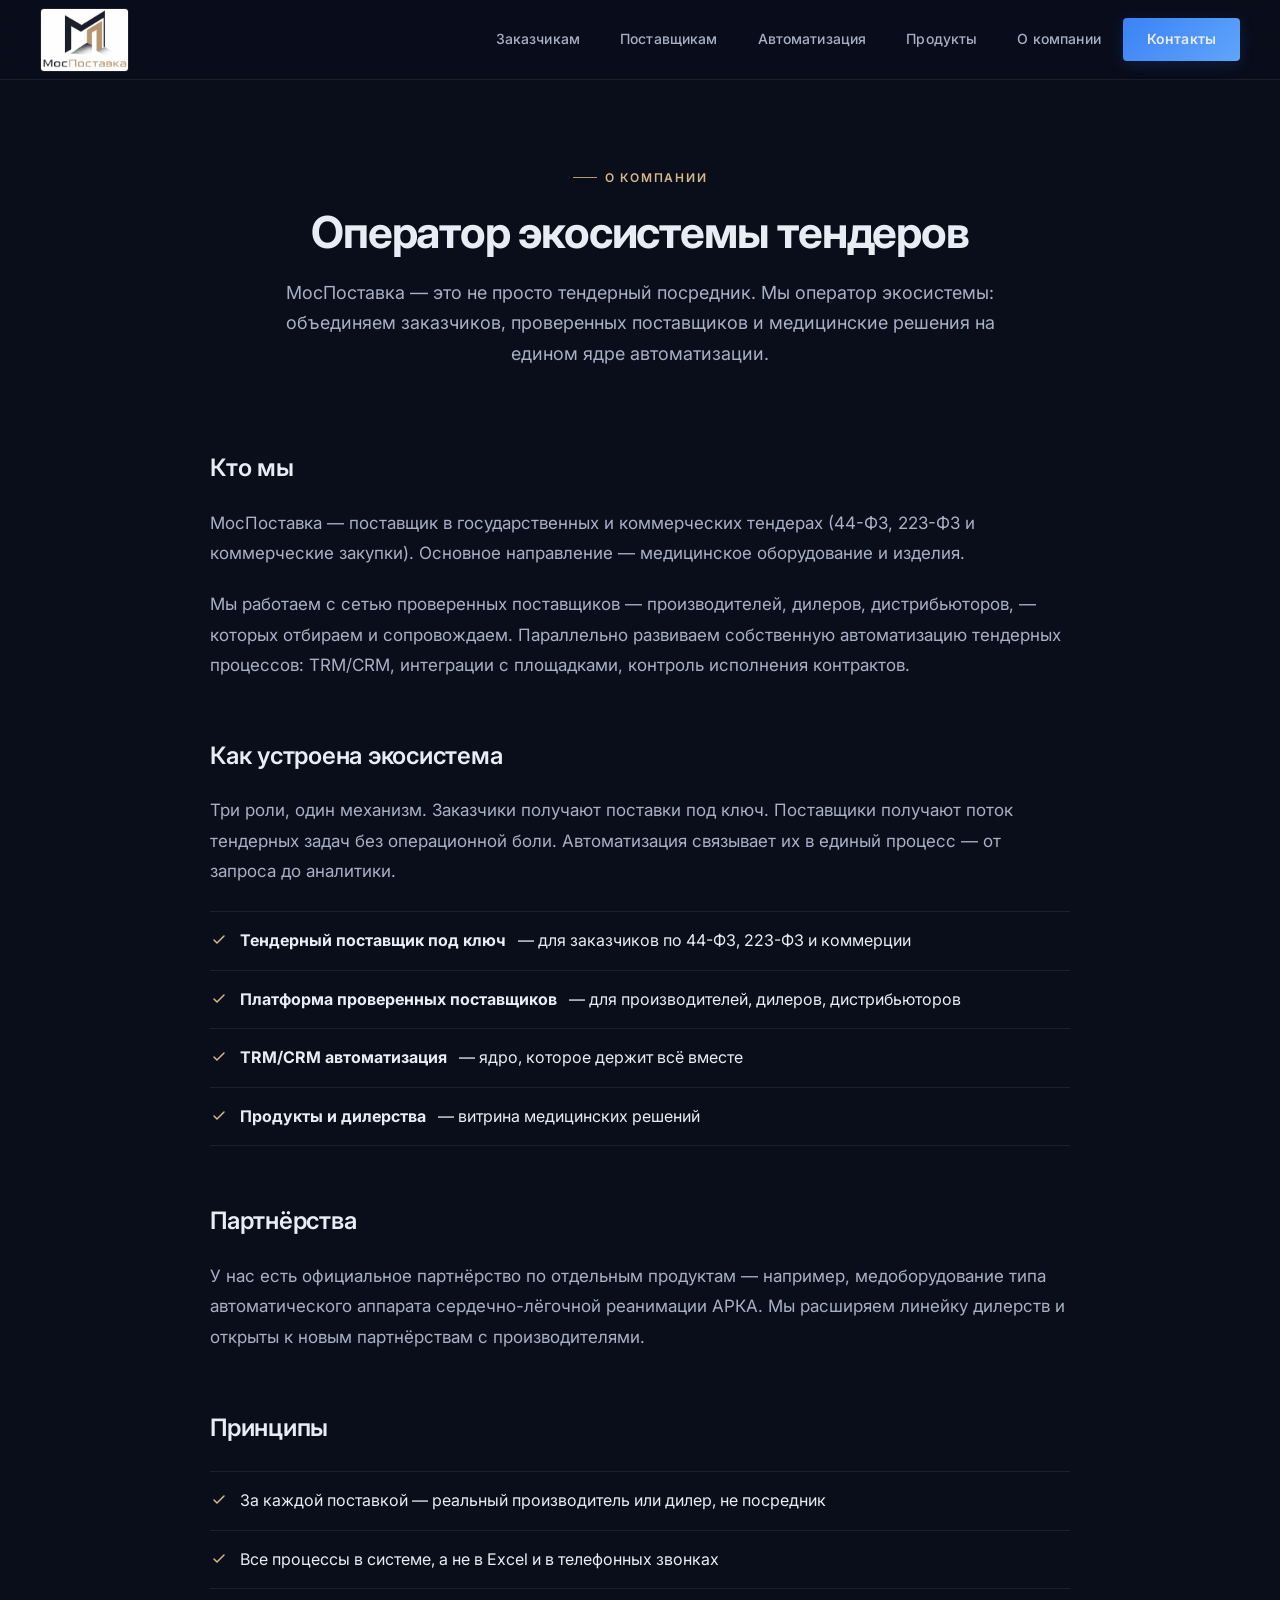
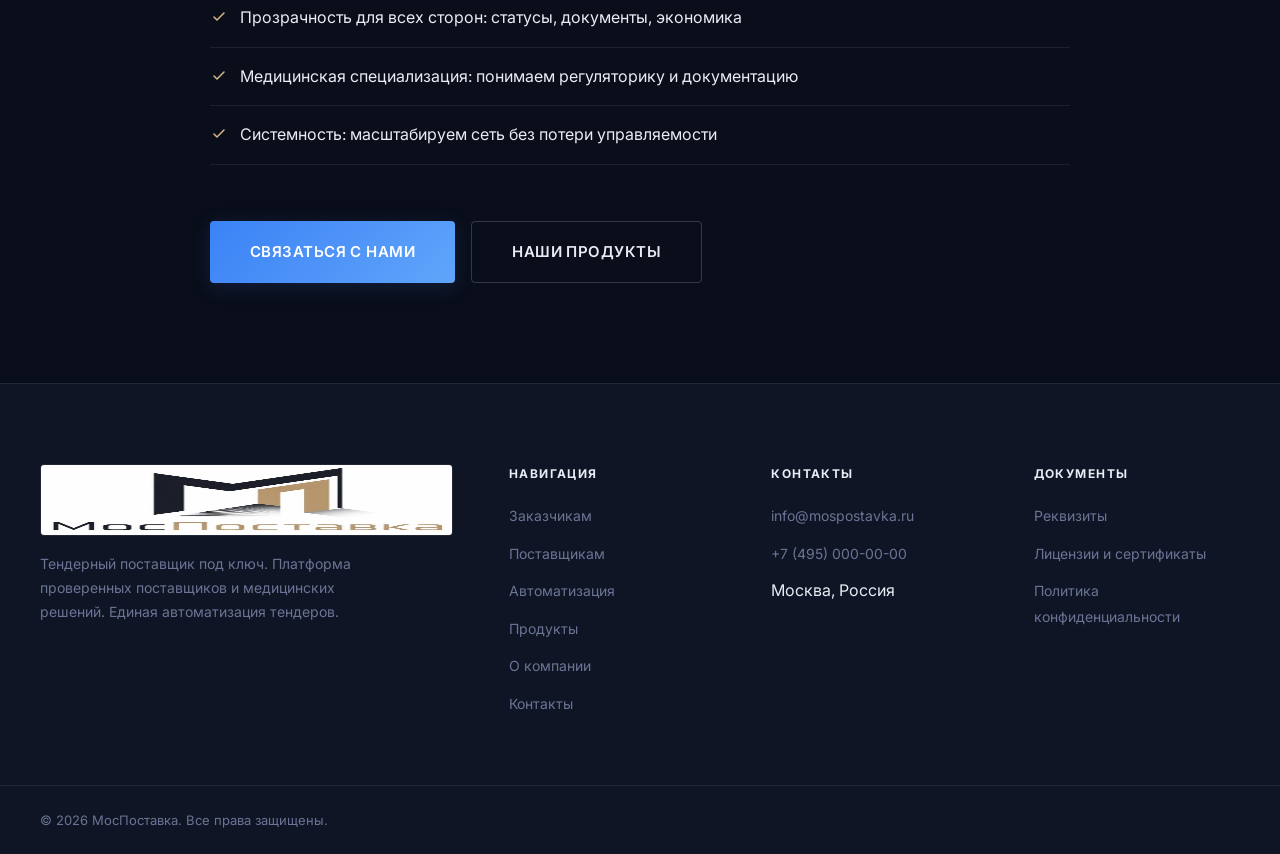
==== pages/about.html @ 4fa43f60 "Initial commit: МосПоставка website" ====
<!DOCTYPE html>
<html lang="ru">
<head>
  <meta charset="UTF-8">
  <meta name="viewport" content="width=device-width, initial-scale=1.0">
  <meta name="description" content="О компании МосПоставка — оператор экосистемы: тендерный поставщик под ключ, сеть проверенных поставщиков, собственная система автоматизации.">
  <title>О компании — МосПоставка</title>
  <link rel="stylesheet" href="../css/styles.css">
  <link rel="preconnect" href="https://fonts.googleapis.com">
  <link rel="preconnect" href="https://fonts.gstatic.com" crossorigin>
  <link href="https://fonts.googleapis.com/css2?family=Inter:wght@300;400;500;600;700&display=swap" rel="stylesheet">
</head>
<body>

<header class="header" id="header">
  <div class="container header__inner">
    <a href="../index.html" class="logo">
      <img src="../assets/img/logo.jpg" alt="МосПоставка" class="logo__img">
    </a>
    <nav class="nav" id="nav">
      <a href="customers.html" class="nav__link">Заказчикам</a>
      <a href="suppliers.html" class="nav__link">Поставщикам</a>
      <a href="automation.html" class="nav__link">Автоматизация</a>
      <a href="products.html" class="nav__link">Продукты</a>
      <a href="about.html" class="nav__link">О компании</a>
      <a href="contacts.html" class="nav__link nav__link--cta">Контакты</a>
    </nav>
    <button class="burger" id="burger" aria-label="Меню">
      <span></span><span></span><span></span>
    </button>
  </div>
</header>

<section class="page">
  <div class="container">
    <div class="page__header">
      <span class="section__tag">О компании</span>
      <h1 class="page__title">Оператор экосистемы тендеров</h1>
      <p class="page__lead">МосПоставка — это не просто тендерный посредник. Мы оператор экосистемы: объединяем заказчиков, проверенных поставщиков и медицинские решения на едином ядре автоматизации.</p>
    </div>

    <div class="page__content">
      <h3>Кто мы</h3>
      <p>МосПоставка — поставщик в государственных и коммерческих тендерах (44-ФЗ, 223-ФЗ и коммерческие закупки). Основное направление — медицинское оборудование и изделия.</p>
      <p>Мы работаем с сетью проверенных поставщиков — производителей, дилеров, дистрибьюторов, — которых отбираем и сопровождаем. Параллельно развиваем собственную автоматизацию тендерных процессов: TRM/CRM, интеграции с площадками, контроль исполнения контрактов.</p>

      <h3>Как устроена экосистема</h3>
      <p>Три роли, один механизм. Заказчики получают поставки под ключ. Поставщики получают поток тендерных задач без операционной боли. Автоматизация связывает их в единый процесс — от запроса до аналитики.</p>
      <ul>
        <li><svg viewBox="0 0 18 18" fill="none"><path d="M4 9l3 3 7-7" stroke="currentColor" stroke-width="1.5" stroke-linecap="round" stroke-linejoin="round"/></svg><strong>Тендерный поставщик под ключ</strong> — для заказчиков по 44-ФЗ, 223-ФЗ и коммерции</li>
        <li><svg viewBox="0 0 18 18" fill="none"><path d="M4 9l3 3 7-7" stroke="currentColor" stroke-width="1.5" stroke-linecap="round" stroke-linejoin="round"/></svg><strong>Платформа проверенных поставщиков</strong> — для производителей, дилеров, дистрибьюторов</li>
        <li><svg viewBox="0 0 18 18" fill="none"><path d="M4 9l3 3 7-7" stroke="currentColor" stroke-width="1.5" stroke-linecap="round" stroke-linejoin="round"/></svg><strong>TRM/CRM автоматизация</strong> — ядро, которое держит всё вместе</li>
        <li><svg viewBox="0 0 18 18" fill="none"><path d="M4 9l3 3 7-7" stroke="currentColor" stroke-width="1.5" stroke-linecap="round" stroke-linejoin="round"/></svg><strong>Продукты и дилерства</strong> — витрина медицинских решений</li>
      </ul>

      <h3>Партнёрства</h3>
      <p>У нас есть официальное партнёрство по отдельным продуктам — например, медоборудование типа автоматического аппарата сердечно-лёгочной реанимации АРКА. Мы расширяем линейку дилерств и открыты к новым партнёрствам с производителями.</p>

      <h3>Принципы</h3>
      <ul>
        <li><svg viewBox="0 0 18 18" fill="none"><path d="M4 9l3 3 7-7" stroke="currentColor" stroke-width="1.5" stroke-linecap="round" stroke-linejoin="round"/></svg>За каждой поставкой — реальный производитель или дилер, не посредник</li>
        <li><svg viewBox="0 0 18 18" fill="none"><path d="M4 9l3 3 7-7" stroke="currentColor" stroke-width="1.5" stroke-linecap="round" stroke-linejoin="round"/></svg>Все процессы в системе, а не в Excel и в телефонных звонках</li>
        <li><svg viewBox="0 0 18 18" fill="none"><path d="M4 9l3 3 7-7" stroke="currentColor" stroke-width="1.5" stroke-linecap="round" stroke-linejoin="round"/></svg>Прозрачность для всех сторон: статусы, документы, экономика</li>
        <li><svg viewBox="0 0 18 18" fill="none"><path d="M4 9l3 3 7-7" stroke="currentColor" stroke-width="1.5" stroke-linecap="round" stroke-linejoin="round"/></svg>Медицинская специализация: понимаем регуляторику и документацию</li>
        <li><svg viewBox="0 0 18 18" fill="none"><path d="M4 9l3 3 7-7" stroke="currentColor" stroke-width="1.5" stroke-linecap="round" stroke-linejoin="round"/></svg>Системность: масштабируем сеть без потери управляемости</li>
      </ul>

      <div class="page__cta">
        <a href="contacts.html" class="btn btn--primary btn--large">Связаться с нами</a>
        <a href="products.html" class="btn btn--ghost btn--large">Наши продукты</a>
      </div>
    </div>
  </div>
</section>

<footer class="footer">
  <div class="container">
    <div class="footer__inner">
      <div class="footer__col footer__brand">
        <img src="../assets/img/logo.jpg" alt="МосПоставка" class="footer__logo">
        <p class="footer__desc">Тендерный поставщик под ключ. Платформа проверенных поставщиков и медицинских решений. Единая автоматизация тендеров.</p>
      </div>
      <div class="footer__col">
        <h5 class="footer__heading">Навигация</h5>
        <ul class="footer__links">
          <li><a href="customers.html">Заказчикам</a></li>
          <li><a href="suppliers.html">Поставщикам</a></li>
          <li><a href="automation.html">Автоматизация</a></li>
          <li><a href="products.html">Продукты</a></li>
          <li><a href="about.html">О компании</a></li>
          <li><a href="contacts.html">Контакты</a></li>
        </ul>
      </div>
      <div class="footer__col">
        <h5 class="footer__heading">Контакты</h5>
        <ul class="footer__contacts">
          <li><a href="mailto:info@mospostavka.ru">info@mospostavka.ru</a></li>
          <li><a href="tel:+74950000000">+7 (495) 000-00-00</a></li>
          <li>Москва, Россия</li>
        </ul>
      </div>
      <div class="footer__col">
        <h5 class="footer__heading">Документы</h5>
        <ul class="footer__links">
          <li><a href="#">Реквизиты</a></li>
          <li><a href="#">Лицензии и сертификаты</a></li>
          <li><a href="#">Политика конфиденциальности</a></li>
        </ul>
      </div>
    </div>
  </div>
  <div class="footer__bottom">
    <div class="container">
      <p>&copy; 2026 МосПоставка. Все права защищены.</p>
    </div>
  </div>
</footer>

<script src="../js/script.js"></script>
</body>
</html>
---- css/styles.css ----
/* ============================
   PREMIUM DESIGN SYSTEM
   ============================ */
:root {
  --color-bg: #0A0E1A;
  --color-bg-2: #0F1525;
  --color-bg-3: #141B2D;
  --color-surface: #161E33;
  --color-surface-2: #1A2340;
  --color-border: rgba(255, 255, 255, 0.08);
  --color-border-hover: rgba(255, 255, 255, 0.18);
  --color-text: #E8ECF4;
  --color-text-2: #A8B0C4;
  --color-text-3: #6B7494;
  --color-accent: #3B82F6;
  --color-accent-2: #60A5FA;
  --color-accent-glow: rgba(59, 130, 246, 0.15);
  --color-gold: #B89968;
  --color-gold-2: #D4B888;
  --color-gold-glow: rgba(184, 153, 104, 0.12);
  --color-success: #10B981;
  --color-teal: #14B8A6;

  --radius: 4px;
  --radius-md: 8px;
  --radius-lg: 16px;

  --shadow-card: 0 1px 0 rgba(255,255,255,0.04) inset, 0 8px 32px rgba(0,0,0,0.3);
  --shadow-hover: 0 1px 0 rgba(255,255,255,0.08) inset, 0 16px 48px rgba(0,0,0,0.4);

  --transition: 0.4s cubic-bezier(0.22, 1, 0.36, 1);
  --transition-fast: 0.2s ease;

  --container: 1280px;
  --header-h: 80px;

  --font: 'Inter', -apple-system, BlinkMacSystemFont, 'Segoe UI', sans-serif;
}

* {
  margin: 0;
  padding: 0;
  box-sizing: border-box;
}

html {
  scroll-behavior: smooth;
  font-size: 16px;
}

body {
  font-family: var(--font);
  background: var(--color-bg);
  color: var(--color-text);
  line-height: 1.6;
  -webkit-font-smoothing: antialiased;
  -moz-osx-font-smoothing: grayscale;
  overflow-x: hidden;
}

a { text-decoration: none; color: inherit; }
ul { list-style: none; }
img { max-width: 100%; display: block; }

.container {
  max-width: var(--container);
  margin: 0 auto;
  padding: 0 40px;
}

/* ============================
   ШАПКА
   ============================ */
.header {
  position: fixed;
  top: 0; left: 0; right: 0;
  height: var(--header-h);
  background: rgba(10, 14, 26, 0.85);
  backdrop-filter: blur(20px) saturate(180%);
  -webkit-backdrop-filter: blur(20px) saturate(180%);
  border-bottom: 1px solid var(--color-border);
  z-index: 1000;
  transition: all var(--transition);
}

.header.scrolled {
  background: rgba(10, 14, 26, 0.95);
  border-bottom-color: var(--color-border-hover);
}

.header__inner {
  display: flex;
  align-items: center;
  justify-content: space-between;
  height: 100%;
}

.logo {
  display: flex;
  align-items: center;
  gap: 0;
  height: 64px;
  border: 1px solid var(--color-border);
  border-radius: var(--radius);
  overflow: hidden;
  transition: all var(--transition);
}

.logo:hover {
  border-color: var(--color-border-hover);
}

.logo__img {
  height: 64px;
  width: auto;
  object-fit: contain;
  display: block;
}

.nav {
  display: flex;
  align-items: center;
  gap: 4px;
}

.nav__link {
  font-size: 0.875rem;
  font-weight: 500;
  color: var(--color-text-2);
  padding: 8px 18px;
  border-radius: var(--radius);
  transition: all var(--transition-fast);
  position: relative;
  letter-spacing: 0.01em;
}

.nav__link:hover {
  color: var(--color-text);
}

.nav__link--cta {
  background: linear-gradient(135deg, var(--color-accent), var(--color-accent-2));
  color: var(--color-white);
  font-weight: 600;
  padding: 10px 24px;
  border-radius: var(--radius);
  box-shadow: 0 4px 16px var(--color-accent-glow);
}

.nav__link--cta:hover {
  transform: translateY(-1px);
  box-shadow: 0 6px 24px var(--color-accent-glow);
  color: var(--color-white);
}

.burger {
  display: none;
  flex-direction: column;
  gap: 5px;
  background: none;
  border: none;
  cursor: pointer;
  padding: 4px;
}

.burger span {
  width: 24px; height: 2px;
  background: var(--color-text);
  border-radius: 1px;
  transition: var(--transition);
}

.burger.active span:nth-child(1) { transform: translateY(7px) rotate(45deg); }
.burger.active span:nth-child(2) { opacity: 0; }
.burger.active span:nth-child(3) { transform: translateY(-7px) rotate(-45deg); }

/* ============================
   КНОПКИ
   ============================ */
.btn {
  display: inline-flex;
  align-items: center;
  justify-content: center;
  gap: 10px;
  padding: 16px 32px;
  border-radius: var(--radius);
  font-size: 0.875rem;
  font-weight: 600;
  font-family: var(--font);
  border: none;
  cursor: pointer;
  transition: all var(--transition);
  letter-spacing: 0.03em;
  text-transform: uppercase;
}

.btn--primary {
  background: linear-gradient(135deg, var(--color-accent), var(--color-accent-2));
  color: #fff;
  box-shadow: 0 4px 20px var(--color-accent-glow);
}

.btn--primary:hover {
  transform: translateY(-2px);
  box-shadow: 0 8px 32px rgba(59, 130, 246, 0.3);
}

.btn--ghost {
  background: transparent;
  color: var(--color-text);
  border: 1px solid var(--color-border-hover);
}

.btn--ghost:hover {
  border-color: var(--color-text);
  background: rgba(255, 255, 255, 0.05);
}

.btn--gold {
  background: linear-gradient(135deg, var(--color-gold), var(--color-gold-2));
  color: #0A0E1A;
  box-shadow: 0 4px 20px var(--color-gold-glow);
}

.btn--gold:hover {
  transform: translateY(-2px);
  box-shadow: 0 8px 32px rgba(184, 153, 104, 0.25);
}

.btn--large { padding: 18px 40px; font-size: 0.9375rem; }
.btn--small { padding: 10px 20px; font-size: 0.8125rem; }

/* ============================
   HERO — СЛАЙДЕР
   ============================ */
.hero-slider {
  position: relative;
  width: 100%;
  height: calc(100vh - var(--header-h));
  min-height: 540px;
  max-height: 860px;
  overflow: hidden;
  background: var(--color-bg);
}

.slider-track {
  position: relative;
  width: 100%;
  height: 100%;
}

.slide {
  position: absolute;
  top: 0; left: 0;
  width: 100%; height: 100%;
  display: flex;
  align-items: center;
  opacity: 0;
  transition: opacity 1s ease;
  pointer-events: none;
  background-size: cover;
  background-position: center;
}

.slide.active {
  opacity: 1;
  pointer-events: auto;
  z-index: 1;
}

.slide--arka {
  background: radial-gradient(ellipse at 70% 50%, #0d3a7a 0%, #061a3d 50%, #0A0E1A 100%);
}

.slide--tender {
  background: radial-gradient(ellipse at 70% 50%, #0f2a5c 0%, #08152e 50%, #0A0E1A 100%);
}

.slide--network {
  background: radial-gradient(ellipse at 70% 50%, #063a35 0%, #041e1c 50%, #0A0E1A 100%);
}

.slide--automation {
  background: radial-gradient(ellipse at 70% 50%, #1d1450 0%, #0e0a28 50%, #0A0E1A 100%);
}

.slide--medical {
  background: radial-gradient(ellipse at 70% 50%, #0a2e5c 0%, #061a3d 40%, #042a26 80%, #0A0E1A 100%);
}

.slide__overlay {
  position: absolute;
  inset: 0;
  background: linear-gradient(90deg, rgba(10, 14, 26, 0.7) 0%, rgba(10, 14, 26, 0.3) 60%, transparent 100%);
  z-index: 0;
}

.slide__content {
  position: relative;
  z-index: 1;
  max-width: var(--container);
  margin: 0 auto;
  padding: 0 40px;
  width: 100%;
}

.slide__tag {
  display: inline-flex;
  align-items: center;
  padding: 8px 20px;
  background: rgba(255, 255, 255, 0.06);
  border: 1px solid rgba(255, 255, 255, 0.12);
  border-radius: 100px;
  font-size: 0.75rem;
  font-weight: 600;
  color: var(--color-gold-2);
  margin-bottom: 28px;
  text-transform: uppercase;
  letter-spacing: 0.12em;
}

.slide__title {
  font-size: clamp(2rem, 5.5vw, 4.25rem);
  font-weight: 700;
  line-height: 1.08;
  letter-spacing: -0.03em;
  color: var(--color-text);
  margin-bottom: 24px;
  max-width: 760px;
}

.slide__subtitle {
  font-size: clamp(1.125rem, 2.5vw, 1.875rem);
  font-weight: 600;
  color: var(--color-gold-2);
  margin-bottom: 20px;
  letter-spacing: 0.02em;
}

.slide__text {
  font-size: clamp(1rem, 1.6vw, 1.1875rem);
  color: var(--color-text-2);
  line-height: 1.7;
  max-width: 640px;
  margin-bottom: 40px;
  font-weight: 400;
}

.slide__buttons {
  display: flex;
  gap: 16px;
  flex-wrap: wrap;
}

/* Декоративная сетка на фоне слайдов */
.slide::before {
  content: '';
  position: absolute;
  inset: 0;
  background-image:
    linear-gradient(rgba(255,255,255,0.015) 1px, transparent 1px),
    linear-gradient(90deg, rgba(255,255,255,0.015) 1px, transparent 1px);
  background-size: 80px 80px;
  z-index: 0;
  pointer-events: none;
}

/* Стрелки */
.slider-arrow {
  position: absolute;
  top: 50%;
  transform: translateY(-50%);
  z-index: 10;
  width: 56px; height: 56px;
  display: flex;
  align-items: center;
  justify-content: center;
  background: rgba(255, 255, 255, 0.04);
  border: 1px solid rgba(255, 255, 255, 0.08);
  border-radius: 50%;
  color: var(--color-text-2);
  cursor: pointer;
  transition: all var(--transition);
  backdrop-filter: blur(12px);
  -webkit-backdrop-filter: blur(12px);
}

.slider-arrow:hover {
  background: rgba(255, 255, 255, 0.08);
  border-color: rgba(255, 255, 255, 0.2);
  color: var(--color-text);
}

.slider-arrow--prev { left: 32px; }
.slider-arrow--next { right: 32px; }

/* Точки */
.slider-dots {
  position: absolute;
  bottom: 40px;
  left: 50%;
  transform: translateX(-50%);
  z-index: 10;
  display: flex;
  gap: 12px;
}

.slider-dot {
  width: 40px; height: 3px;
  border-radius: 2px;
  background: rgba(255, 255, 255, 0.15);
  border: none;
  cursor: pointer;
  transition: all var(--transition);
  padding: 0;
}

.slider-dot.active {
  background: var(--color-gold-2);
  width: 56px;
}

.slider-dot:hover {
  background: rgba(255, 255, 255, 0.3);
}

/* Прогресс-бар слайдера */
.slider-progress {
  position: absolute;
  bottom: 0; left: 0;
  height: 2px;
  background: var(--color-gold);
  z-index: 10;
  width: 0;
  opacity: 0.6;
}

/* ============================
   РОЛИ (КАРТОЧКИ)
   ============================ */
.roles {
  padding: 100px 0 80px;
  position: relative;
  background: var(--color-bg);
}

.roles__grid {
  display: grid;
  grid-template-columns: repeat(3, 1fr);
  gap: 1px;
  background: var(--color-border);
  border: 1px solid var(--color-border);
  border-radius: var(--radius-lg);
  overflow: hidden;
}

.role-card {
  background: var(--color-bg-2);
  padding: 48px 40px;
  transition: all var(--transition);
  position: relative;
}

.role-card:hover {
  background: var(--color-surface);
}

.role-card__num {
  font-size: 0.75rem;
  font-weight: 700;
  color: var(--color-text-3);
  letter-spacing: 0.15em;
  margin-bottom: 24px;
}

.role-card__title {
  font-size: 1.5rem;
  font-weight: 600;
  color: var(--color-text);
  margin-bottom: 12px;
  letter-spacing: -0.01em;
}

.role-card__text {
  font-size: 0.9375rem;
  color: var(--color-text-2);
  margin-bottom: 24px;
  line-height: 1.65;
}

.role-card__link {
  font-size: 0.8125rem;
  font-weight: 600;
  color: var(--color-gold-2);
  text-transform: uppercase;
  letter-spacing: 0.08em;
  display: inline-flex;
  align-items: center;
  gap: 8px;
  transition: gap var(--transition);
}

.role-card:hover .role-card__link {
  gap: 14px;
}

/* ============================
   СЕКЦИИ (ОБЩИЕ)
   ============================ */
.section {
  padding: 120px 0;
  position: relative;
}

.section--dark { background: var(--color-bg); }
.section--surface { background: var(--color-bg-2); }
.section--accent {
  background: linear-gradient(180deg, var(--color-bg) 0%, var(--color-bg-3) 100%);
}

.section__header {
  margin-bottom: 72px;
  max-width: 760px;
}

.section__header--center {
  margin-left: auto;
  margin-right: auto;
  text-align: center;
}

.section__tag {
  display: inline-flex;
  align-items: center;
  gap: 8px;
  font-size: 0.75rem;
  font-weight: 600;
  color: var(--color-gold-2);
  text-transform: uppercase;
  letter-spacing: 0.15em;
  margin-bottom: 20px;
}

.section__tag::before {
  content: '';
  width: 24px; height: 1px;
  background: var(--color-gold);
}

.section__header--center .section__tag::before {
  display: none;
}

.section__title {
  font-size: clamp(1.875rem, 4vw, 2.75rem);
  font-weight: 700;
  letter-spacing: -0.025em;
  color: var(--color-text);
  margin-bottom: 16px;
  line-height: 1.15;
}

.section__lead {
  font-size: 1.125rem;
  color: var(--color-text-2);
  line-height: 1.7;
}

.section__cta {
  margin-top: 56px;
  display: flex;
  gap: 16px;
  flex-wrap: wrap;
}

/* ============================
   ДВУХКОЛОНОЧНЫЙ БЛОК
   ============================ */
.two-col {
  display: grid;
  grid-template-columns: 1fr 1fr;
  gap: 80px;
  align-items: start;
}

.two-col--reverse {
  direction: rtl;
}
.two-col--reverse > * { direction: ltr; }

.two-col__text p {
  font-size: 1.0625rem;
  color: var(--color-text-2);
  line-height: 1.8;
  margin-bottom: 20px;
}

/* ============================
   СПИСОК ФИЧЕЙ
   ============================ */
.feature-list {
  display: flex;
  flex-direction: column;
  gap: 0;
  border-top: 1px solid var(--color-border);
}

.feature-list__item {
  display: flex;
  align-items: flex-start;
  gap: 16px;
  font-size: 0.9375rem;
  color: var(--color-text);
  padding: 20px 0;
  border-bottom: 1px solid var(--color-border);
  line-height: 1.5;
}

.feature-list__icon {
  width: 20px; height: 20px;
  flex-shrink: 0;
  margin-top: 2px;
  color: var(--color-gold-2);
}

/* ============================
   ТЕХ ГРИД
   ============================ */
.tech-grid {
  display: grid;
  grid-template-columns: repeat(3, 1fr);
  gap: 1px;
  background: var(--color-border);
  border: 1px solid var(--color-border);
  border-radius: var(--radius-lg);
  overflow: hidden;
}

.tech-card {
  background: var(--color-bg-2);
  padding: 40px 36px;
  transition: all var(--transition);
}

.tech-card:hover {
  background: var(--color-surface);
}

.tech-card__icon {
  width: 40px; height: 40px;
  margin-bottom: 24px;
  color: var(--color-gold-2);
}

.tech-card__title {
  font-size: 1.125rem;
  font-weight: 600;
  color: var(--color-text);
  margin-bottom: 10px;
  letter-spacing: -0.01em;
}

.tech-card__text {
  font-size: 0.9375rem;
  color: var(--color-text-2);
  line-height: 1.6;
}

/* ============================
   ПРОДУКТЫ
   ============================ */
.products-grid {
  display: grid;
  grid-template-columns: 1.3fr 1fr;
  gap: 24px;
}

.product-card {
  background: var(--color-bg-2);
  border: 1px solid var(--color-border);
  border-radius: var(--radius-lg);
  overflow: hidden;
  transition: all var(--transition);
  display: flex;
  flex-direction: column;
}

.product-card:hover {
  border-color: var(--color-border-hover);
  transform: translateY(-4px);
}

.product-card--featured {
  border-color: rgba(184, 153, 104, 0.2);
}

.product-card__image {
  height: 280px;
  display: flex;
  align-items: center;
  justify-content: center;
  background: linear-gradient(135deg, var(--color-bg-3), var(--color-surface));
  position: relative;
  overflow: hidden;
}

.product-card__image::before {
  content: '';
  position: absolute;
  inset: 0;
  background-image:
    linear-gradient(rgba(255,255,255,0.02) 1px, transparent 1px),
    linear-gradient(90deg, rgba(255,255,255,0.02) 1px, transparent 1px);
  background-size: 40px 40px;
}

.product-card__placeholder {
  text-align: center;
  position: relative;
  z-index: 1;
}

.product-card__placeholder span {
  display: block;
  font-size: 3rem;
  font-weight: 700;
  color: var(--color-text);
  margin-bottom: 8px;
  letter-spacing: 0.08em;
}

.product-card__placeholder small {
  display: block;
  font-size: 0.8125rem;
  color: var(--color-text-3);
  text-transform: uppercase;
  letter-spacing: 0.1em;
}

.product-card__badge {
  position: absolute;
  top: 20px; left: 20px;
  z-index: 2;
  padding: 6px 14px;
  background: rgba(184, 153, 104, 0.15);
  border: 1px solid rgba(184, 153, 104, 0.3);
  border-radius: 100px;
  font-size: 0.6875rem;
  font-weight: 600;
  color: var(--color-gold-2);
  text-transform: uppercase;
  letter-spacing: 0.1em;
}

.product-card__badge--soon {
  background: rgba(255, 255, 255, 0.05);
  border-color: rgba(255, 255, 255, 0.1);
  color: var(--color-text-3);
}

.product-card__body {
  padding: 32px;
  flex: 1;
  display: flex;
  flex-direction: column;
}

.product-card__title {
  font-size: 1.375rem;
  font-weight: 600;
  color: var(--color-text);
  margin-bottom: 8px;
}

.product-card__desc {
  font-size: 0.9375rem;
  color: var(--color-text-2);
  margin-bottom: 24px;
  line-height: 1.6;
}

.product-card__features {
  display: flex;
  flex-direction: column;
  gap: 0;
  margin-bottom: 28px;
  border-top: 1px solid var(--color-border);
}

.product-card__features li {
  display: flex;
  align-items: center;
  gap: 10px;
  font-size: 0.875rem;
  color: var(--color-text-2);
  padding: 14px 0;
  border-bottom: 1px solid var(--color-border);
}

.product-card__features li svg {
  width: 16px; height: 16px;
  color: var(--color-gold-2);
  flex-shrink: 0;
}

.product-card__cta {
  display: flex;
  gap: 12px;
  flex-wrap: wrap;
  margin-top: auto;
}

/* ============================
   ПРОЦЕСС — СХЕМА
   ============================ */
.process {
  display: grid;
  grid-template-columns: repeat(4, 1fr);
  gap: 1px;
  background: var(--color-border);
  border: 1px solid var(--color-border);
  border-radius: var(--radius-lg);
  overflow: hidden;
}

.process__step {
  background: var(--color-bg-2);
  padding: 36px 32px;
  transition: all var(--transition);
  position: relative;
}

.process__step:hover {
  background: var(--color-surface);
}

.process__num {
  font-size: 0.75rem;
  font-weight: 700;
  color: var(--color-text-3);
  letter-spacing: 0.15em;
  margin-bottom: 20px;
}

.process__num::after {
  content: '';
  display: block;
  width: 32px; height: 2px;
  background: var(--color-gold);
  margin-top: 12px;
}

.process__title {
  font-size: 1.0625rem;
  font-weight: 600;
  color: var(--color-text);
  margin-bottom: 8px;
  letter-spacing: -0.01em;
}

.process__text {
  font-size: 0.875rem;
  color: var(--color-text-2);
  line-height: 1.6;
}

.process__note {
  text-align: center;
  font-size: 1rem;
  color: var(--color-text-2);
  margin-top: 48px;
  max-width: 640px;
  margin-left: auto;
  margin-right: auto;
  padding: 24px 40px;
  background: var(--color-bg-2);
  border: 1px solid var(--color-border);
  border-radius: var(--radius-md);
}

/* ============================
   CTA ФИНАЛ
   ============================ */
.section--cta-final {
  background: linear-gradient(180deg, var(--color-bg-3) 0%, var(--color-bg) 100%);
  padding: 100px 0;
  border-top: 1px solid var(--color-border);
}

.cta-final {
  text-align: center;
  max-width: 720px;
  margin: 0 auto;
}

.cta-final__title {
  font-size: clamp(1.875rem, 4vw, 2.75rem);
  font-weight: 700;
  color: var(--color-text);
  margin-bottom: 20px;
  letter-spacing: -0.025em;
}

.cta-final__text {
  font-size: 1.125rem;
  color: var(--color-text-2);
  margin-bottom: 48px;
}

.cta-final__buttons {
  display: flex;
  gap: 16px;
  justify-content: center;
  flex-wrap: wrap;
}

/* ============================
   ФУТЕР
   ============================ */
.footer {
  background: var(--color-bg-2);
  border-top: 1px solid var(--color-border);
  padding-top: 80px;
}

.footer__inner {
  display: grid;
  grid-template-columns: 2fr 1fr 1fr 1fr;
  gap: 56px;
  padding-bottom: 56px;
}

.footer__brand {
  display: flex;
  flex-direction: column;
  gap: 16px;
}

.footer__logo {
  height: 72px;
  width: auto;
  border: 1px solid var(--color-border);
  border-radius: var(--radius);
  overflow: hidden;
  display: block;
}

.footer__desc {
  font-size: 0.875rem;
  color: var(--color-text-3);
  line-height: 1.7;
  max-width: 320px;
}

.footer__heading {
  font-size: 0.75rem;
  font-weight: 700;
  color: var(--color-text);
  margin-bottom: 20px;
  text-transform: uppercase;
  letter-spacing: 0.12em;
}

.footer__links li,
.footer__contacts li {
  margin-bottom: 12px;
}

.footer__links a,
.footer__contacts a {
  font-size: 0.875rem;
  color: var(--color-text-3);
  transition: color var(--transition-fast);
}

.footer__links a:hover,
.footer__contacts a:hover {
  color: var(--color-text);
}

.footer__bottom {
  border-top: 1px solid var(--color-border);
  padding: 24px 0;
}

.footer__bottom p {
  font-size: 0.8125rem;
  color: var(--color-text-3);
}

/* ============================
   СТРАНИЦЫ
   ============================ */
.page {
  padding-top: calc(var(--header-h) + 80px);
  padding-bottom: 100px;
  background: var(--color-bg);
  min-height: 100vh;
}

.page__header {
  text-align: center;
  margin-bottom: 80px;
  max-width: 760px;
  margin-left: auto;
  margin-right: auto;
}

.page__title {
  font-size: clamp(1.875rem, 4vw, 2.75rem);
  font-weight: 700;
  color: var(--color-text);
  letter-spacing: -0.025em;
  margin-bottom: 20px;
  line-height: 1.15;
}

.page__lead {
  font-size: 1.125rem;
  color: var(--color-text-2);
  line-height: 1.7;
}

.page__content {
  max-width: 860px;
  margin: 0 auto;
}

.page__content h3 {
  font-size: 1.5rem;
  font-weight: 600;
  color: var(--color-text);
  margin: 56px 0 20px;
  letter-spacing: -0.01em;
}

.page__content p {
  font-size: 1.0625rem;
  color: var(--color-text-2);
  line-height: 1.8;
  margin-bottom: 20px;
}

.page__content ul {
  margin: 24px 0 40px;
  border-top: 1px solid var(--color-border);
}

.page__content li {
  display: flex;
  align-items: flex-start;
  gap: 12px;
  font-size: 1rem;
  color: var(--color-text);
  padding: 16px 0;
  border-bottom: 1px solid var(--color-border);
}

.page__content li svg {
  width: 18px; height: 18px;
  color: var(--color-gold-2);
  flex-shrink: 0;
  margin-top: 3px;
}

.page__cta {
  margin-top: 56px;
  display: flex;
  gap: 16px;
  flex-wrap: wrap;
}

/* ============================
   ФОРМЫ
   ============================ */
.form {
  max-width: 560px;
  margin: 0 auto;
  background: var(--color-surface);
  border: 1px solid var(--color-border);
  border-radius: var(--radius-lg);
  padding: 48px;
}

.form__title {
  font-size: 1.25rem;
  font-weight: 600;
  color: var(--color-text);
  margin-bottom: 32px;
}

.form__group {
  margin-bottom: 24px;
}

.form__label {
  display: block;
  font-size: 0.75rem;
  font-weight: 600;
  color: var(--color-text-2);
  margin-bottom: 8px;
  text-transform: uppercase;
  letter-spacing: 0.1em;
}

.form__input,
.form__textarea,
.form__select {
  width: 100%;
  padding: 14px 18px;
  background: var(--color-bg-3);
  border: 1px solid var(--color-border);
  border-radius: var(--radius);
  font-size: 0.9375rem;
  font-family: var(--font);
  color: var(--color-text);
  transition: border-color var(--transition);
}

.form__input::placeholder,
.form__textarea::placeholder {
  color: var(--color-text-3);
}

.form__input:focus,
.form__textarea:focus,
.form__select:focus {
  outline: none;
  border-color: var(--color-gold);
}

.form__textarea {
  resize: vertical;
  min-height: 120px;
}

.form__select {
  cursor: pointer;
}

.form__select option {
  background: var(--color-bg-3);
  color: var(--color-text);
}

.form__submit {
  width: 100%;
  margin-top: 8px;
}

.form__success {
  text-align: center;
  padding: 32px;
  background: rgba(16, 185, 129, 0.08);
  border: 1px solid rgba(16, 185, 129, 0.2);
  border-radius: var(--radius-md);
  color: var(--color-success);
  font-weight: 600;
  display: none;
}

.form__success.active { display: block; }

/* ============================
   АДАПТИВНОСТЬ
   ============================ */
@media (max-width: 1024px) {
  .container { padding: 0 32px; }

  .roles__grid { grid-template-columns: 1fr; }
  .tech-grid { grid-template-columns: repeat(2, 1fr); }
  .process { grid-template-columns: repeat(2, 1fr); }
  .products-grid { grid-template-columns: 1fr; }
  .footer__inner { grid-template-columns: 1fr 1fr; }
  .two-col { grid-template-columns: 1fr; gap: 48px; }
  .two-col--reverse { direction: ltr; }

  .slider-arrow { width: 48px; height: 48px; }
  .slider-arrow--prev { left: 16px; }
  .slider-arrow--next { right: 16px; }

  .section { padding: 80px 0; }
}

@media (max-width: 768px) {
  .container { padding: 0 20px; }

  .nav {
    display: none;
    position: fixed;
    top: var(--header-h);
    left: 0; right: 0;
    background: var(--color-bg-2);
    flex-direction: column;
    padding: 32px;
    gap: 8px;
    border-bottom: 1px solid var(--color-border);
  }

  .nav.active { display: flex; }
  .burger { display: flex; }

  .two-col { grid-template-columns: 1fr; }
  .tech-grid { grid-template-columns: 1fr; }
  .process { grid-template-columns: 1fr; }
  .footer__inner { grid-template-columns: 1fr; gap: 40px; }
  .section { padding: 64px 0; }
  .roles { padding: 64px 0; }

  .hero-slider {
    height: 70vh;
    min-height: 460px;
  }

  .slider-arrow { width: 40px; height: 40px; }
  .slide__buttons { flex-direction: column; }
  .slide__buttons .btn { width: 100%; }
  .form { padding: 28px; }
}

@media (max-width: 480px) {
  .container { padding: 0 16px; }

  .hero-slider { height: 65vh; min-height: 420px; }
  .slider-arrow { width: 36px; height: 36px; }
  .slider-arrow--prev { left: 8px; }
  .slider-arrow--next { right: 8px; }
  .slider-dots { bottom: 24px; gap: 8px; }

  .section__cta,
  .cta-final__buttons,
  .page__cta {
    flex-direction: column;
  }
  .section__cta .btn,
  .cta-final__buttons .btn,
  .page__cta .btn { width: 100%; }
}

/* ============================
   АНИМАЦИИ
   ============================ */
.fade-in {
  opacity: 0;
  transform: translateY(24px);
  transition: opacity 0.8s ease, transform 0.8s ease;
}

.fade-in.visible {
  opacity: 1;
  transform: translateY(0);
}

@keyframes shimmer {
  0% { background-position: -200% 0; }
  100% { background-position: 200% 0; }
}
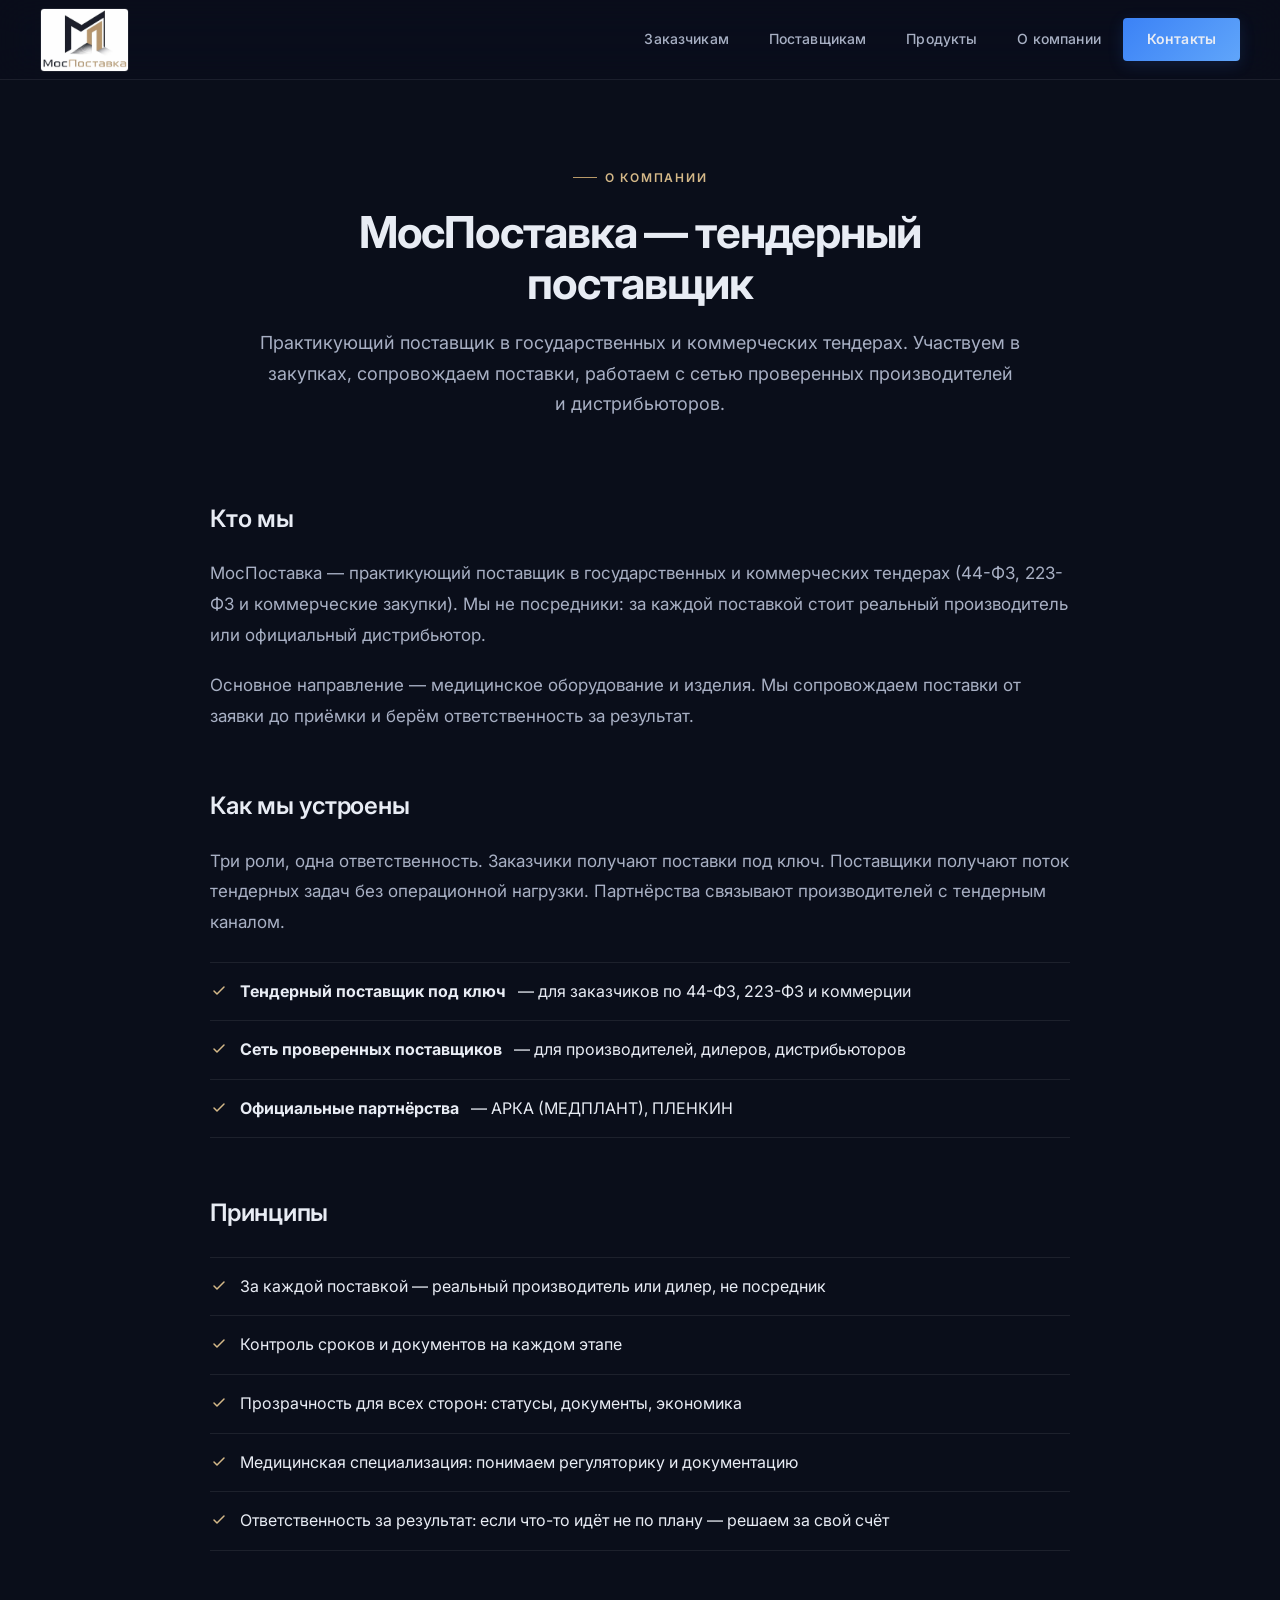
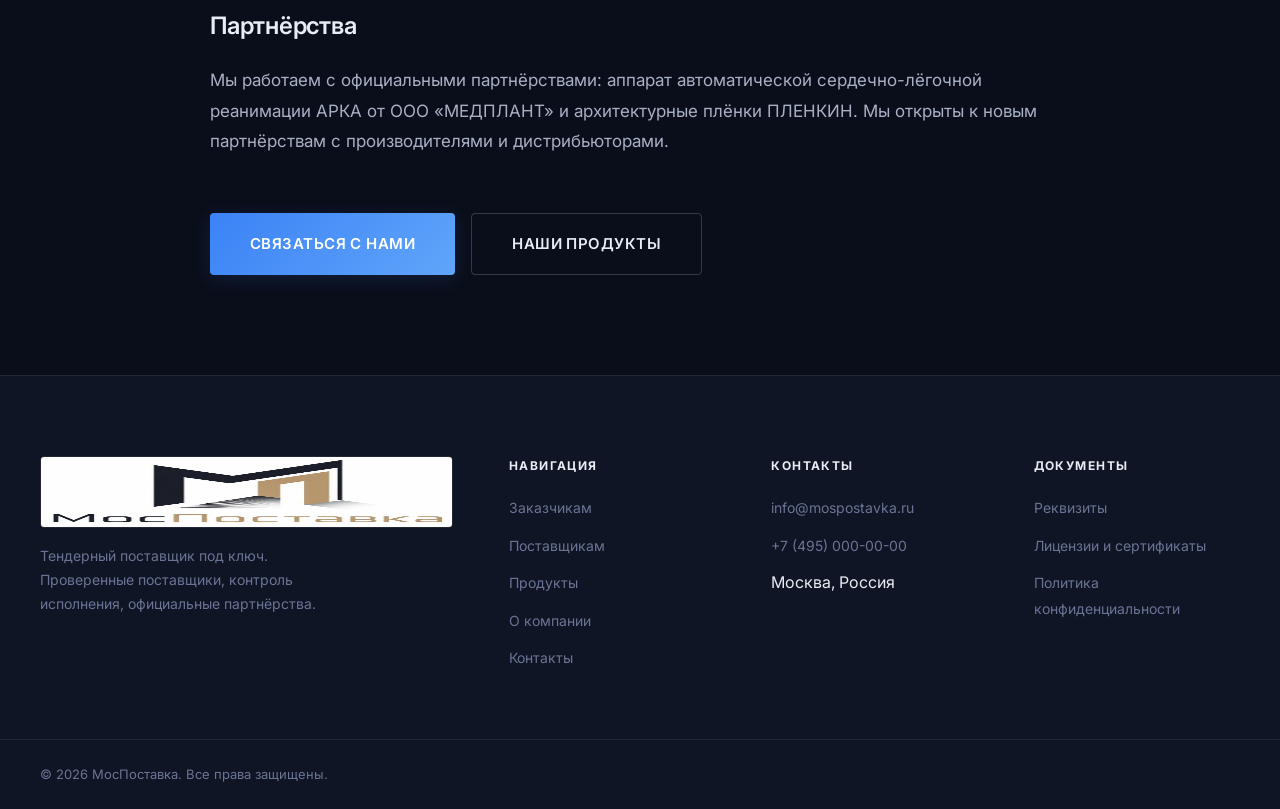
==== commit 66038978: "Full repositioning: remove CRM/automation, new texts, new structure, delete automation page" ====
--- a/pages/about.html
+++ b/pages/about.html
@@ -3,7 +3,7 @@
 <head>
   <meta charset="UTF-8">
   <meta name="viewport" content="width=device-width, initial-scale=1.0">
-  <meta name="description" content="О компании МосПоставка — оператор экосистемы: тендерный поставщик под ключ, сеть проверенных поставщиков, собственная система автоматизации.">
+  <meta name="description" content="О компании МосПоставка — тендерный поставщик под ключ. Практикующий поставщик в государственных и коммерческих тендерах, сеть проверенных поставщиков, официальные партнёрства.">
   <title>О компании — МосПоставка</title>
   <link rel="stylesheet" href="../css/styles.css">
   <link rel="preconnect" href="https://fonts.googleapis.com">
@@ -20,7 +20,6 @@
     <nav class="nav" id="nav">
       <a href="customers.html" class="nav__link">Заказчикам</a>
       <a href="suppliers.html" class="nav__link">Поставщикам</a>
-      <a href="automation.html" class="nav__link">Автоматизация</a>
       <a href="products.html" class="nav__link">Продукты</a>
       <a href="about.html" class="nav__link">О компании</a>
       <a href="contacts.html" class="nav__link nav__link--cta">Контакты</a>
@@ -35,35 +34,34 @@
   <div class="container">
     <div class="page__header">
       <span class="section__tag">О компании</span>
-      <h1 class="page__title">Оператор экосистемы тендеров</h1>
-      <p class="page__lead">МосПоставка — это не просто тендерный посредник. Мы оператор экосистемы: объединяем заказчиков, проверенных поставщиков и медицинские решения на едином ядре автоматизации.</p>
+      <h1 class="page__title">МосПоставка — тендерный поставщик</h1>
+      <p class="page__lead">Практикующий поставщик в государственных и коммерческих тендерах. Участвуем в закупках, сопровождаем поставки, работаем с сетью проверенных производителей и дистрибьюторов.</p>
     </div>
 
     <div class="page__content">
       <h3>Кто мы</h3>
-      <p>МосПоставка — поставщик в государственных и коммерческих тендерах (44-ФЗ, 223-ФЗ и коммерческие закупки). Основное направление — медицинское оборудование и изделия.</p>
-      <p>Мы работаем с сетью проверенных поставщиков — производителей, дилеров, дистрибьюторов, — которых отбираем и сопровождаем. Параллельно развиваем собственную автоматизацию тендерных процессов: TRM/CRM, интеграции с площадками, контроль исполнения контрактов.</p>
+      <p>МосПоставка — практикующий поставщик в государственных и коммерческих тендерах (44-ФЗ, 223-ФЗ и коммерческие закупки). Мы не посредники: за каждой поставкой стоит реальный производитель или официальный дистрибьютор.</p>
+      <p>Основное направление — медицинское оборудование и изделия. Мы сопровождаем поставки от заявки до приёмки и берём ответственность за результат.</p>
 
-      <h3>Как устроена экосистема</h3>
-      <p>Три роли, один механизм. Заказчики получают поставки под ключ. Поставщики получают поток тендерных задач без операционной боли. Автоматизация связывает их в единый процесс — от запроса до аналитики.</p>
+      <h3>Как мы устроены</h3>
+      <p>Три роли, одна ответственность. Заказчики получают поставки под ключ. Поставщики получают поток тендерных задач без операционной нагрузки. Партнёрства связывают производителей с тендерным каналом.</p>
       <ul>
         <li><svg viewBox="0 0 18 18" fill="none"><path d="M4 9l3 3 7-7" stroke="currentColor" stroke-width="1.5" stroke-linecap="round" stroke-linejoin="round"/></svg><strong>Тендерный поставщик под ключ</strong> — для заказчиков по 44-ФЗ, 223-ФЗ и коммерции</li>
-        <li><svg viewBox="0 0 18 18" fill="none"><path d="M4 9l3 3 7-7" stroke="currentColor" stroke-width="1.5" stroke-linecap="round" stroke-linejoin="round"/></svg><strong>Платформа проверенных поставщиков</strong> — для производителей, дилеров, дистрибьюторов</li>
-        <li><svg viewBox="0 0 18 18" fill="none"><path d="M4 9l3 3 7-7" stroke="currentColor" stroke-width="1.5" stroke-linecap="round" stroke-linejoin="round"/></svg><strong>TRM/CRM автоматизация</strong> — ядро, которое держит всё вместе</li>
-        <li><svg viewBox="0 0 18 18" fill="none"><path d="M4 9l3 3 7-7" stroke="currentColor" stroke-width="1.5" stroke-linecap="round" stroke-linejoin="round"/></svg><strong>Продукты и дилерства</strong> — витрина медицинских решений</li>
+        <li><svg viewBox="0 0 18 18" fill="none"><path d="M4 9l3 3 7-7" stroke="currentColor" stroke-width="1.5" stroke-linecap="round" stroke-linejoin="round"/></svg><strong>Сеть проверенных поставщиков</strong> — для производителей, дилеров, дистрибьюторов</li>
+        <li><svg viewBox="0 0 18 18" fill="none"><path d="M4 9l3 3 7-7" stroke="currentColor" stroke-width="1.5" stroke-linecap="round" stroke-linejoin="round"/></svg><strong>Официальные партнёрства</strong> — АРКА (МЕДПЛАНТ), ПЛЕНКИН</li>
       </ul>
-
-      <h3>Партнёрства</h3>
-      <p>У нас есть официальное партнёрство по отдельным продуктам — например, медоборудование типа автоматического аппарата сердечно-лёгочной реанимации АРКА. Мы расширяем линейку дилерств и открыты к новым партнёрствам с производителями.</p>
 
       <h3>Принципы</h3>
       <ul>
         <li><svg viewBox="0 0 18 18" fill="none"><path d="M4 9l3 3 7-7" stroke="currentColor" stroke-width="1.5" stroke-linecap="round" stroke-linejoin="round"/></svg>За каждой поставкой — реальный производитель или дилер, не посредник</li>
-        <li><svg viewBox="0 0 18 18" fill="none"><path d="M4 9l3 3 7-7" stroke="currentColor" stroke-width="1.5" stroke-linecap="round" stroke-linejoin="round"/></svg>Все процессы в системе, а не в Excel и в телефонных звонках</li>
+        <li><svg viewBox="0 0 18 18" fill="none"><path d="M4 9l3 3 7-7" stroke="currentColor" stroke-width="1.5" stroke-linecap="round" stroke-linejoin="round"/></svg>Контроль сроков и документов на каждом этапе</li>
         <li><svg viewBox="0 0 18 18" fill="none"><path d="M4 9l3 3 7-7" stroke="currentColor" stroke-width="1.5" stroke-linecap="round" stroke-linejoin="round"/></svg>Прозрачность для всех сторон: статусы, документы, экономика</li>
         <li><svg viewBox="0 0 18 18" fill="none"><path d="M4 9l3 3 7-7" stroke="currentColor" stroke-width="1.5" stroke-linecap="round" stroke-linejoin="round"/></svg>Медицинская специализация: понимаем регуляторику и документацию</li>
-        <li><svg viewBox="0 0 18 18" fill="none"><path d="M4 9l3 3 7-7" stroke="currentColor" stroke-width="1.5" stroke-linecap="round" stroke-linejoin="round"/></svg>Системность: масштабируем сеть без потери управляемости</li>
+        <li><svg viewBox="0 0 18 18" fill="none"><path d="M4 9l3 3 7-7" stroke="currentColor" stroke-width="1.5" stroke-linecap="round" stroke-linejoin="round"/></svg>Ответственность за результат: если что-то идёт не по плану — решаем за свой счёт</li>
       </ul>
+
+      <h3>Партнёрства</h3>
+      <p>Мы работаем с официальными партнёрствами: аппарат автоматической сердечно-лёгочной реанимации АРКА от ООО «МЕДПЛАНТ» и архитектурные плёнки ПЛЕНКИН. Мы открыты к новым партнёрствам с производителями и дистрибьюторами.</p>
 
       <div class="page__cta">
         <a href="contacts.html" class="btn btn--primary btn--large">Связаться с нами</a>
@@ -78,14 +76,13 @@
     <div class="footer__inner">
       <div class="footer__col footer__brand">
         <img src="../assets/img/logo.jpg" alt="МосПоставка" class="footer__logo">
-        <p class="footer__desc">Тендерный поставщик под ключ. Платформа проверенных поставщиков и медицинских решений. Единая автоматизация тендеров.</p>
+        <p class="footer__desc">Тендерный поставщик под ключ. Проверенные поставщики, контроль исполнения, официальные партнёрства.</p>
       </div>
       <div class="footer__col">
         <h5 class="footer__heading">Навигация</h5>
         <ul class="footer__links">
           <li><a href="customers.html">Заказчикам</a></li>
           <li><a href="suppliers.html">Поставщикам</a></li>
-          <li><a href="automation.html">Автоматизация</a></li>
           <li><a href="products.html">Продукты</a></li>
           <li><a href="about.html">О компании</a></li>
           <li><a href="contacts.html">Контакты</a></li>
--- a/css/styles.css
+++ b/css/styles.css
@@ -288,6 +288,14 @@
   background: radial-gradient(ellipse at 70% 50%, #0a2e5c 0%, #061a3d 40%, #042a26 80%, #0A0E1A 100%);
 }
 
+.slide--nauz {
+  background: radial-gradient(ellipse at 70% 50%, #2a1a06 0%, #1a1004 40%, #0d0802 70%, #0A0E1A 100%);
+}
+
+.slide--plenkin {
+  background: radial-gradient(ellipse at 70% 50%, #0a3040 0%, #062028 40%, #031018 70%, #0A0E1A 100%);
+}
+
 .slide__overlay {
   position: absolute;
   inset: 0;
@@ -671,7 +679,7 @@
    ============================ */
 .products-grid {
   display: grid;
-  grid-template-columns: 1.3fr 1fr;
+  grid-template-columns: repeat(3, 1fr);
   gap: 24px;
 }
 
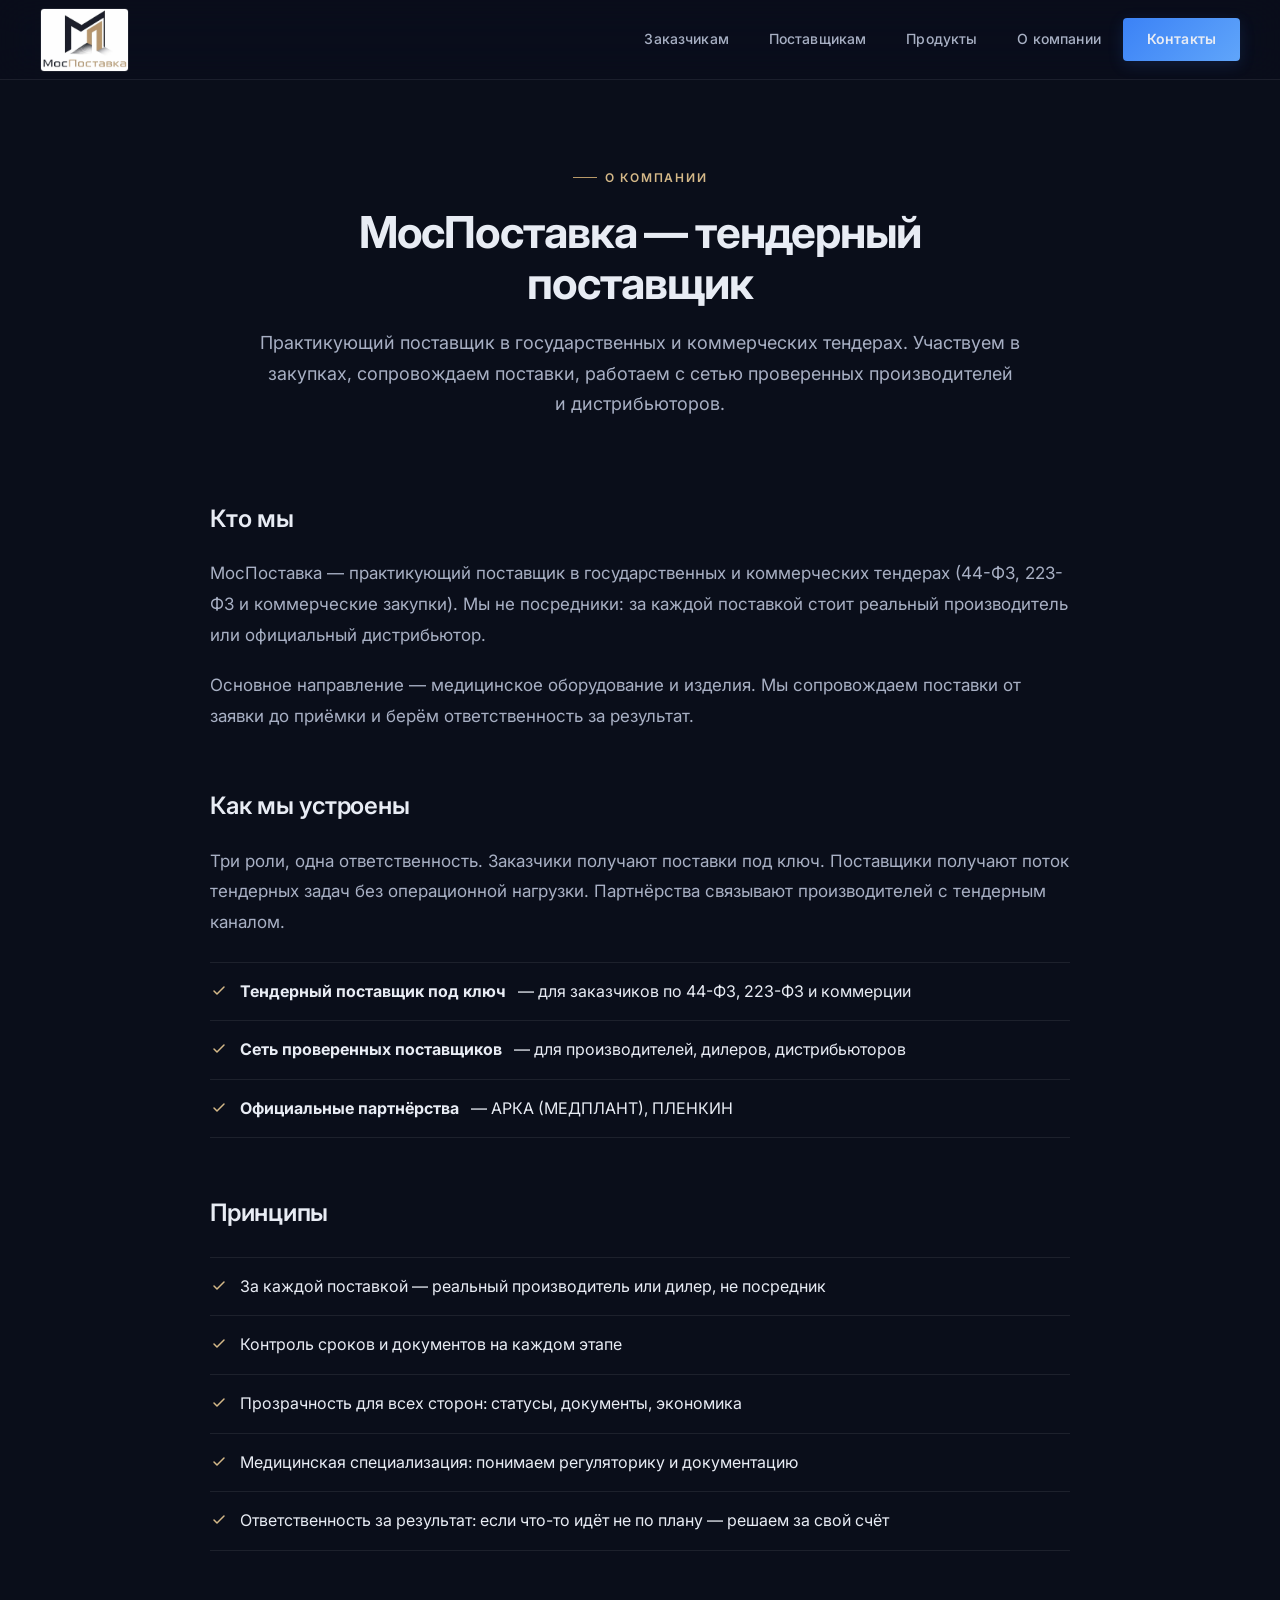
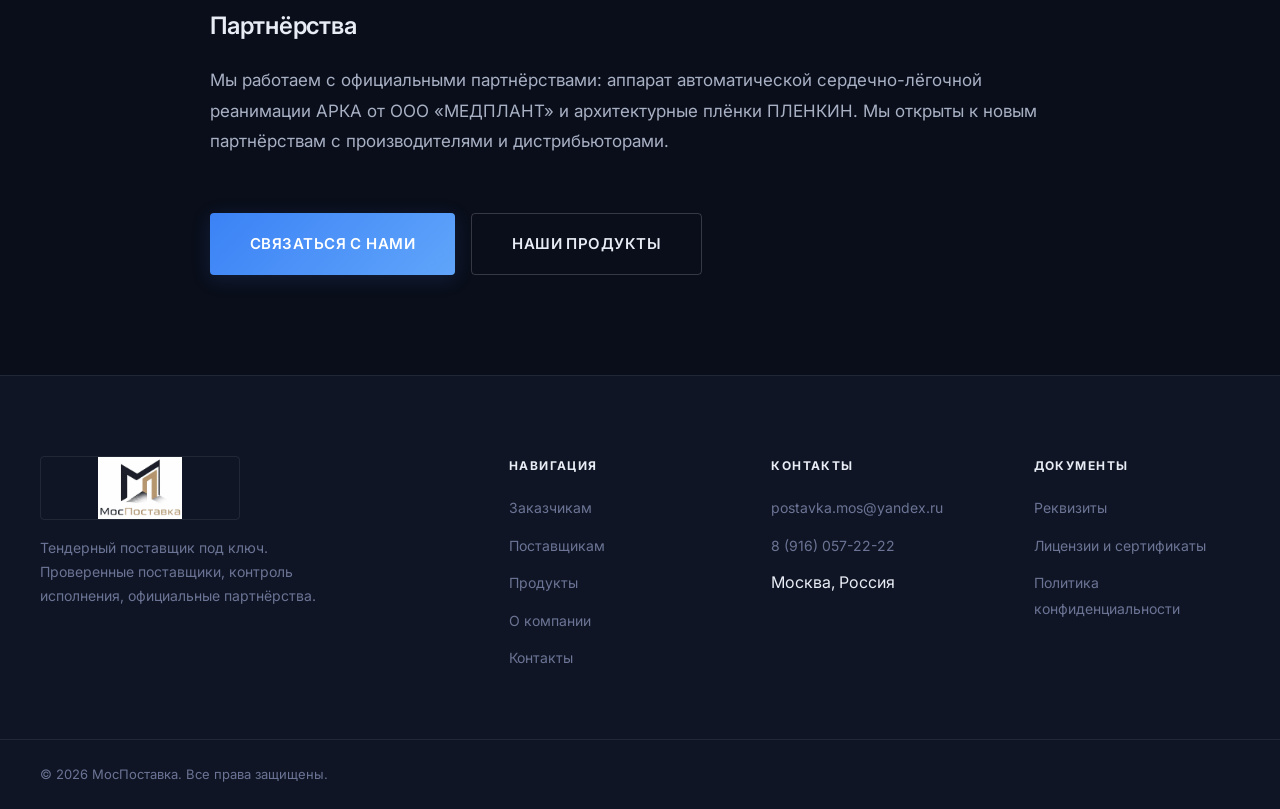
==== commit ac0d7d0b: "Add team contacts: Frolov Alexey + Lyapin Roman, update email/phone across all pages" ====
--- a/pages/about.html
+++ b/pages/about.html
@@ -91,8 +91,8 @@
       <div class="footer__col">
         <h5 class="footer__heading">Контакты</h5>
         <ul class="footer__contacts">
-          <li><a href="mailto:info@mospostavka.ru">info@mospostavka.ru</a></li>
-          <li><a href="tel:+74950000000">+7 (495) 000-00-00</a></li>
+          <li><a href="mailto:postavka.mos@yandex.ru">postavka.mos@yandex.ru</a></li>
+          <li><a href="tel:+79160572222">8 (916) 057-22-22</a></li>
           <li>Москва, Россия</li>
         </ul>
       </div>
--- a/css/styles.css
+++ b/css/styles.css
@@ -945,8 +945,10 @@
 }
 
 .footer__logo {
-  height: 72px;
+  height: 64px;
   width: auto;
+  max-width: 200px;
+  object-fit: contain;
   border: 1px solid var(--color-border);
   border-radius: var(--radius);
   overflow: hidden;
@@ -1172,13 +1174,19 @@
 /* ============================
    АДАПТИВНОСТЬ
    ============================ */
+@media (max-width: 768px) {
+  [style*="grid-template-columns: 1fr 1fr"] {
+    grid-template-columns: 1fr !important;
+  }
+}
+
 @media (max-width: 1024px) {
   .container { padding: 0 32px; }
 
   .roles__grid { grid-template-columns: 1fr; }
   .tech-grid { grid-template-columns: repeat(2, 1fr); }
   .process { grid-template-columns: repeat(2, 1fr); }
-  .products-grid { grid-template-columns: 1fr; }
+  .products-grid { grid-template-columns: repeat(2, 1fr); }
   .footer__inner { grid-template-columns: 1fr 1fr; }
   .two-col { grid-template-columns: 1fr; gap: 48px; }
   .two-col--reverse { direction: ltr; }
@@ -1192,6 +1200,12 @@
 
 @media (max-width: 768px) {
   .container { padding: 0 20px; }
+
+  .header { height: 64px; }
+  :root { --header-h: 64px; }
+
+  .logo { height: 44px; border: none; }
+  .logo__img { height: 44px; }
 
   .nav {
     display: none;
@@ -1200,8 +1214,8 @@
     left: 0; right: 0;
     background: var(--color-bg-2);
     flex-direction: column;
-    padding: 32px;
-    gap: 8px;
+    padding: 24px 20px;
+    gap: 4px;
     border-bottom: 1px solid var(--color-border);
   }
 
@@ -1212,28 +1226,68 @@
   .tech-grid { grid-template-columns: 1fr; }
   .process { grid-template-columns: 1fr; }
   .footer__inner { grid-template-columns: 1fr; gap: 40px; }
-  .section { padding: 64px 0; }
-  .roles { padding: 64px 0; }
+  .section { padding: 56px 0; }
+  .roles { padding: 56px 0; }
 
   .hero-slider {
-    height: 70vh;
-    min-height: 460px;
+    height: 72vh;
+    min-height: 440px;
   }
 
   .slider-arrow { width: 40px; height: 40px; }
   .slide__buttons { flex-direction: column; }
   .slide__buttons .btn { width: 100%; }
-  .form { padding: 28px; }
+  .slide__title { font-size: clamp(1.5rem, 7vw, 2.25rem); }
+  .slide__subtitle { font-size: clamp(1rem, 4vw, 1.375rem); }
+  .slide__text { font-size: 0.9375rem; }
+  .slide__tag { font-size: 0.6875rem; padding: 6px 14px; margin-bottom: 20px; }
+
+  .footer__logo { height: 52px; max-width: 160px; }
+
+  .form { padding: 24px; }
+
+  .section__header { margin-bottom: 48px; }
+  .section__title { font-size: clamp(1.5rem, 6vw, 2rem); }
+  .section__lead { font-size: 1rem; }
+
+  .page { padding-top: calc(var(--header-h) + 40px); padding-bottom: 64px; }
+  .page__header { margin-bottom: 48px; }
+  .page__title { font-size: clamp(1.5rem, 6vw, 2rem); }
+  .page__lead { font-size: 1rem; }
+  .page__content h3 { font-size: 1.25rem; margin: 40px 0 16px; }
+  .page__content p { font-size: 1rem; }
+
+  .feature-list__item { font-size: 0.9375rem; padding: 16px 0; }
+  .role-card { padding: 32px 28px; }
+  .role-card__title { font-size: 1.25rem; }
+  .tech-card { padding: 28px 24px; }
+  .process__step { padding: 28px 24px; }
+  .product-card__body { padding: 24px; }
+  .product-card__image { height: 220px; }
 }
 
 @media (max-width: 480px) {
-  .container { padding: 0 16px; }
-
-  .hero-slider { height: 65vh; min-height: 420px; }
+  .container { padding: 0 14px; }
+
+  .logo { height: 40px; }
+  .logo__img { height: 40px; }
+
+  .hero-slider { height: 68vh; min-height: 400px; }
   .slider-arrow { width: 36px; height: 36px; }
   .slider-arrow--prev { left: 8px; }
   .slider-arrow--next { right: 8px; }
-  .slider-dots { bottom: 24px; gap: 8px; }
+  .slider-dots { bottom: 20px; gap: 8px; }
+
+  .slide__content { padding: 0 16px; }
+  .slide__title { font-size: 1.5rem; }
+  .slide__subtitle { font-size: 1.125rem; }
+  .slide__text { display: none; }
+  .slide__tag { font-size: 0.625rem; padding: 5px 12px; margin-bottom: 16px; }
+  .slide__buttons .btn { padding: 14px 20px; font-size: 0.8125rem; }
+
+  .footer__logo { height: 48px; max-width: 140px; }
+  .footer__inner { gap: 32px; }
+  .footer__desc { font-size: 0.8125rem; }
 
   .section__cta,
   .cta-final__buttons,
@@ -1243,6 +1297,12 @@
   .section__cta .btn,
   .cta-final__buttons .btn,
   .page__cta .btn { width: 100%; }
+
+  .product-card__cta { flex-direction: column; }
+  .product-card__cta .btn { width: 100%; }
+
+  .btn { padding: 14px 24px; font-size: 0.8125rem; }
+  .btn--large { padding: 16px 28px; font-size: 0.875rem; }
 }
 
 /* ============================
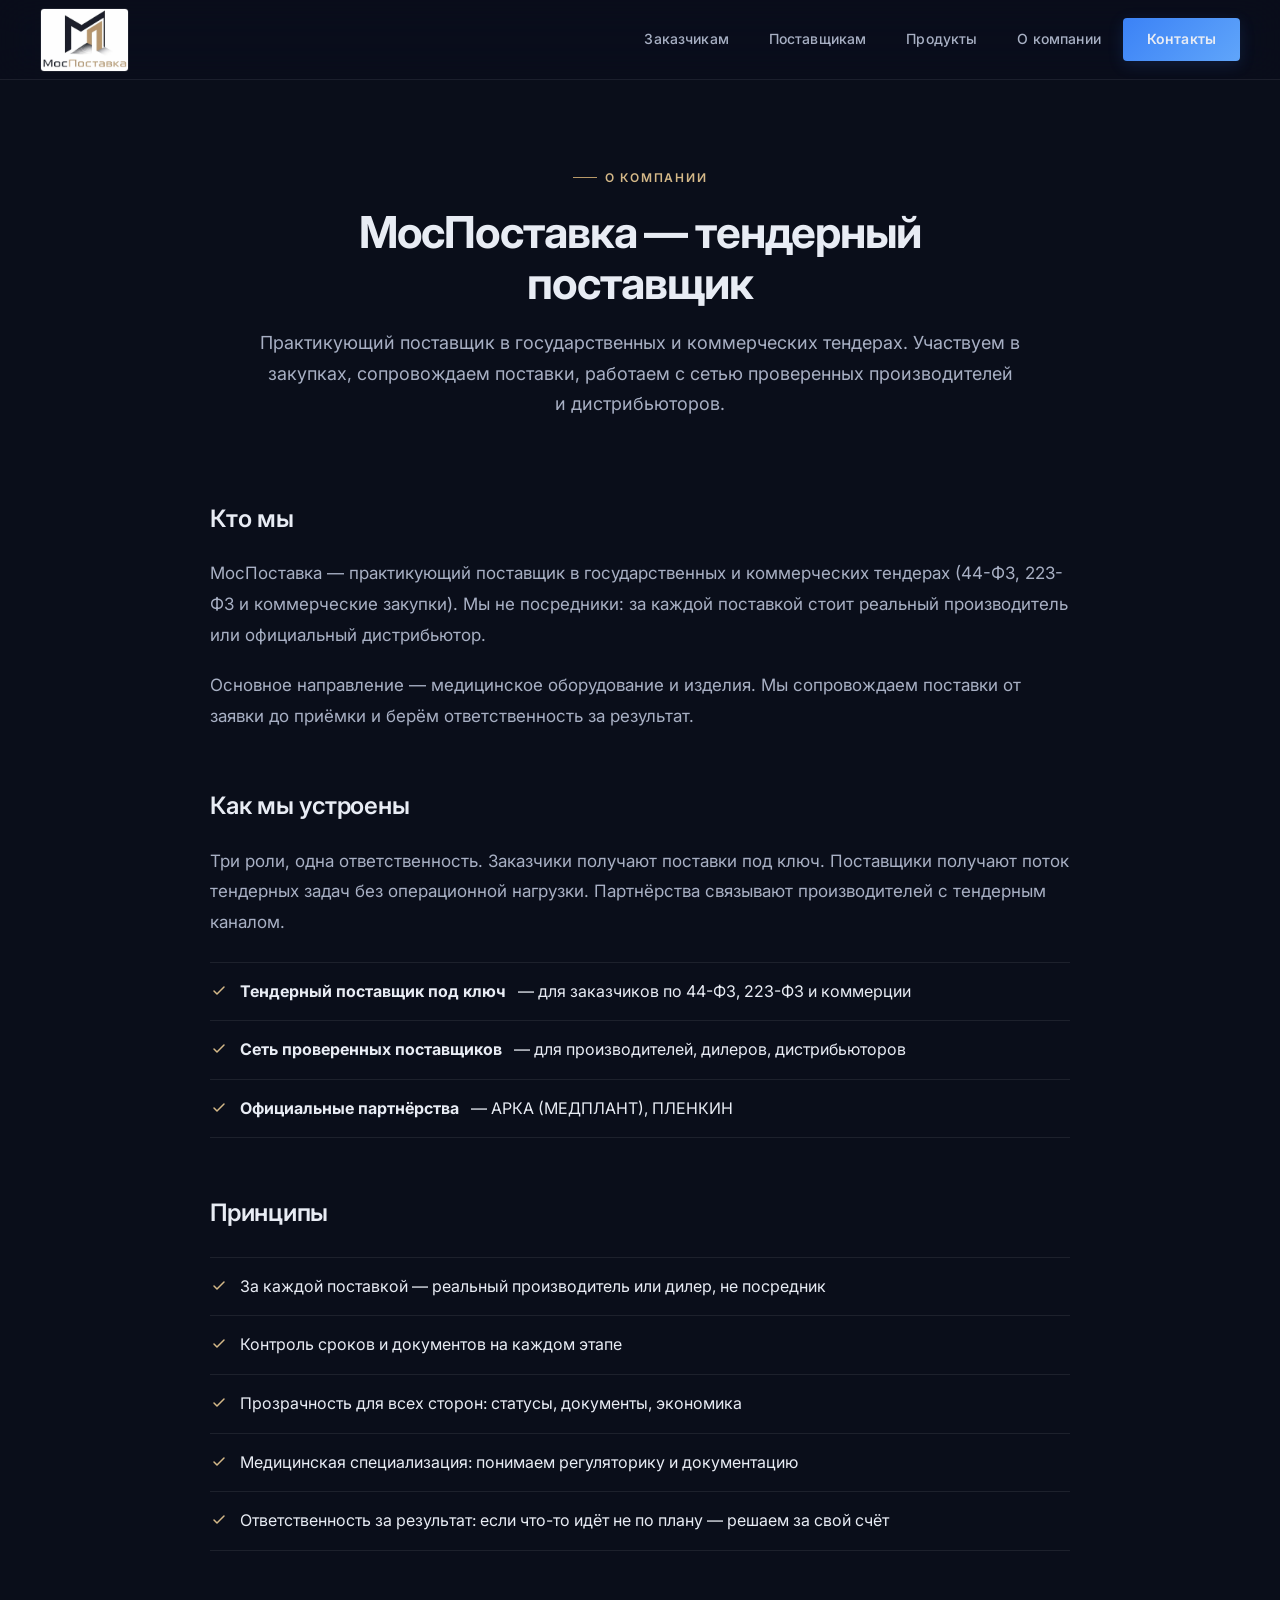
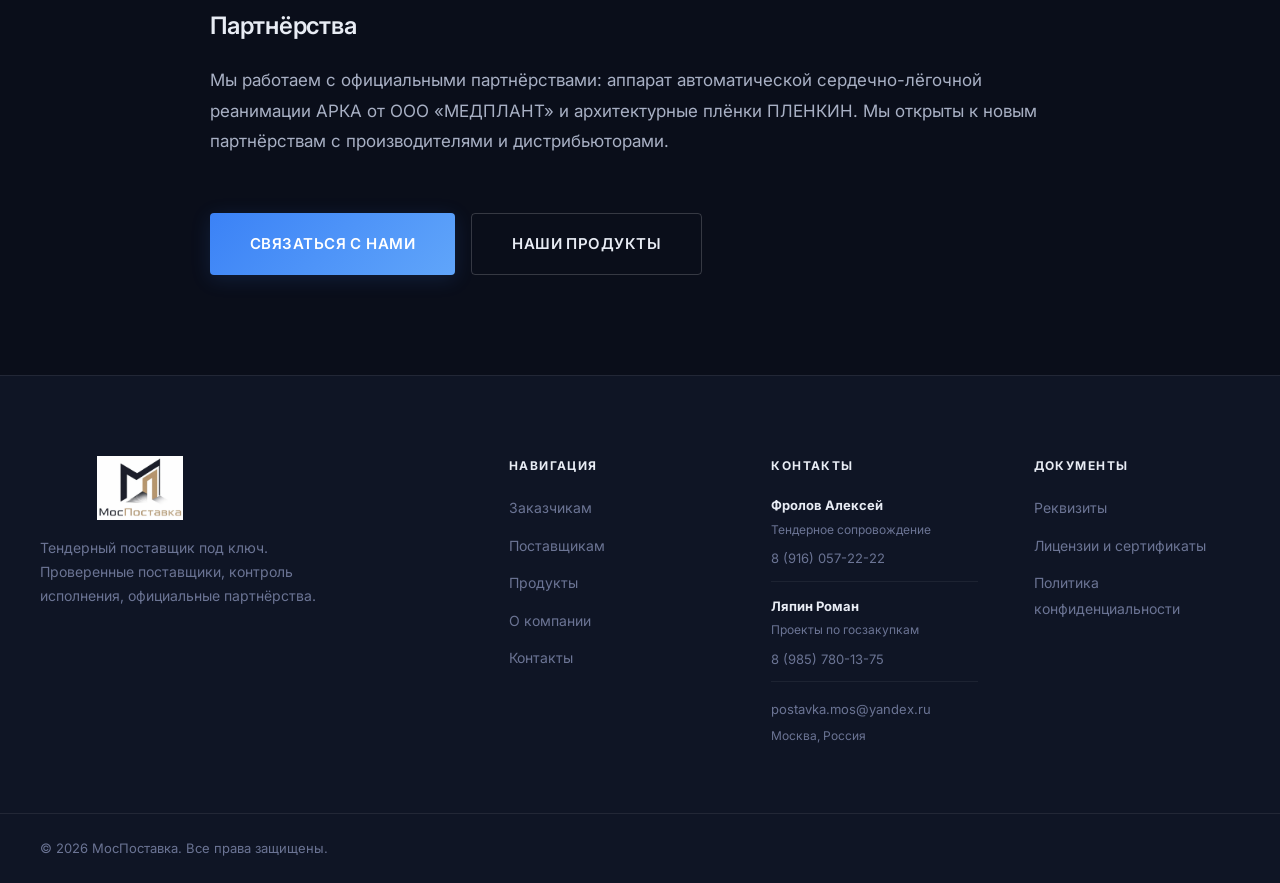
==== commit f787f40e: "Add team contacts to footer on all pages: Frolov + Lyapin with roles and phones" ====
--- a/pages/about.html
+++ b/pages/about.html
@@ -91,9 +91,9 @@
       <div class="footer__col">
         <h5 class="footer__heading">Контакты</h5>
         <ul class="footer__contacts">
-          <li><a href="mailto:postavka.mos@yandex.ru">postavka.mos@yandex.ru</a></li>
-          <li><a href="tel:+79160572222">8 (916) 057-22-22</a></li>
-          <li>Москва, Россия</li>
+          <li style="margin-bottom: 14px; padding-bottom: 10px; border-bottom: 1px solid rgba(255,255,255,0.06);"><strong style="color: var(--color-text); font-size: 0.8125rem; display: block; margin-bottom: 4px;">Фролов Алексей</strong><span style="font-size: 0.75rem; color: var(--color-text-3); display: block; margin-bottom: 6px;">Тендерное сопровождение</span><a href="tel:+79160572222" style="font-size: 0.8125rem;">8 (916) 057-22-22</a></li>
+          <li style="margin-bottom: 14px; padding-bottom: 10px; border-bottom: 1px solid rgba(255,255,255,0.06);"><strong style="color: var(--color-text); font-size: 0.8125rem; display: block; margin-bottom: 4px;">Ляпин Роман</strong><span style="font-size: 0.75rem; color: var(--color-text-3); display: block; margin-bottom: 6px;">Проекты по госзакупкам</span><a href="tel:+79857801375" style="font-size: 0.8125rem;">8 (985) 780-13-75</a></li>
+          <li><a href="mailto:postavka.mos@yandex.ru" style="font-size: 0.8125rem;">postavka.mos@yandex.ru</a><span style="font-size: 0.75rem; color: var(--color-text-3); display: block; margin-top: 4px;">Москва, Россия</span></li>
         </ul>
       </div>
       <div class="footer__col">
--- a/css/styles.css
+++ b/css/styles.css
@@ -949,9 +949,6 @@
   width: auto;
   max-width: 200px;
   object-fit: contain;
-  border: 1px solid var(--color-border);
-  border-radius: var(--radius);
-  overflow: hidden;
   display: block;
 }
 
@@ -1174,12 +1171,6 @@
 /* ============================
    АДАПТИВНОСТЬ
    ============================ */
-@media (max-width: 768px) {
-  [style*="grid-template-columns: 1fr 1fr"] {
-    grid-template-columns: 1fr !important;
-  }
-}
-
 @media (max-width: 1024px) {
   .container { padding: 0 32px; }
 
@@ -1199,13 +1190,17 @@
 }
 
 @media (max-width: 768px) {
+  [style*="grid-template-columns: 1fr 1fr"] {
+    grid-template-columns: 1fr !important;
+  }
+
   .container { padding: 0 20px; }
 
   .header { height: 64px; }
   :root { --header-h: 64px; }
 
   .logo { height: 44px; border: none; }
-  .logo__img { height: 44px; }
+  .logo__img { height: 44px; max-width: 120px; }
 
   .nav {
     display: none;
@@ -1214,9 +1209,11 @@
     left: 0; right: 0;
     background: var(--color-bg-2);
     flex-direction: column;
-    padding: 24px 20px;
+    padding: 20px 20px;
     gap: 4px;
     border-bottom: 1px solid var(--color-border);
+    max-height: calc(100vh - var(--header-h));
+    overflow-y: auto;
   }
 
   .nav.active { display: flex; }
@@ -1228,6 +1225,7 @@
   .footer__inner { grid-template-columns: 1fr; gap: 40px; }
   .section { padding: 56px 0; }
   .roles { padding: 56px 0; }
+  .roles__grid { gap: 16px; }
 
   .hero-slider {
     height: 72vh;
@@ -1243,34 +1241,63 @@
   .slide__tag { font-size: 0.6875rem; padding: 6px 14px; margin-bottom: 20px; }
 
   .footer__logo { height: 52px; max-width: 160px; }
+  .footer__col { word-break: break-word; }
 
   .form { padding: 24px; }
 
   .section__header { margin-bottom: 48px; }
   .section__title { font-size: clamp(1.5rem, 6vw, 2rem); }
   .section__lead { font-size: 1rem; }
+  .section__header--center .section__lead { max-width: 100%; }
 
   .page { padding-top: calc(var(--header-h) + 40px); padding-bottom: 64px; }
   .page__header { margin-bottom: 48px; }
   .page__title { font-size: clamp(1.5rem, 6vw, 2rem); }
   .page__lead { font-size: 1rem; }
+  .page__content { max-width: 100%; }
   .page__content h3 { font-size: 1.25rem; margin: 40px 0 16px; }
   .page__content p { font-size: 1rem; }
-
-  .feature-list__item { font-size: 0.9375rem; padding: 16px 0; }
-  .role-card { padding: 32px 28px; }
-  .role-card__title { font-size: 1.25rem; }
+  .page__content li { font-size: 0.9375rem; gap: 10px; }
+  .page__content li svg { width: 16px; height: 16px; }
+
+  .feature-list__item { font-size: 0.9375rem; padding: 16px 0; gap: 12px; }
+  .feature-list__icon { width: 18px; height: 18px; }
+  .role-card { padding: 28px 24px; }
+  .role-card__title { font-size: 1.1875rem; }
+  .role-card__text { font-size: 0.875rem; }
   .tech-card { padding: 28px 24px; }
-  .process__step { padding: 28px 24px; }
-  .product-card__body { padding: 24px; }
-  .product-card__image { height: 220px; }
+  .tech-card__title { font-size: 1.0625rem; }
+  .tech-card__text { font-size: 0.875rem; }
+  .process__step { padding: 24px 20px; }
+  .process__title { font-size: 1rem; }
+  .process__text { font-size: 0.8125rem; }
+  .product-card__body { padding: 20px; }
+  .product-card__image { height: 180px; }
+  .product-card__title { font-size: 1.1875rem; }
+  .product-card__desc { font-size: 0.875rem; }
+  .product-card__features li { font-size: 0.8125rem; padding: 10px 0; }
+  .product-card__placeholder span { font-size: 2rem; }
+  .product-card__placeholder small { font-size: 0.6875rem; }
+
+  .team-card { padding: 24px; }
+  .team-card__role { font-size: 0.6875rem; min-height: 32px; }
+  .team-card__name { font-size: 1.125rem; }
+  .team-card__title { font-size: 0.8125rem; margin-bottom: 20px; }
+  .team-card__contacts { padding-top: 20px; gap: 12px; }
+  .team-card__contact { font-size: 0.875rem; }
+  .team-card__contact--muted { font-size: 0.75rem; }
+
+  .cta-final__title { font-size: clamp(1.5rem, 6vw, 2rem); }
+  .cta-final__text { font-size: 1rem; }
+
+  .process__note { font-size: 0.875rem; padding: 20px 24px; }
 }
 
 @media (max-width: 480px) {
   .container { padding: 0 14px; }
 
   .logo { height: 40px; }
-  .logo__img { height: 40px; }
+  .logo__img { height: 40px; max-width: 100px; }
 
   .hero-slider { height: 68vh; min-height: 400px; }
   .slider-arrow { width: 36px; height: 36px; }
@@ -1278,16 +1305,18 @@
   .slider-arrow--next { right: 8px; }
   .slider-dots { bottom: 20px; gap: 8px; }
 
-  .slide__content { padding: 0 16px; }
-  .slide__title { font-size: 1.5rem; }
-  .slide__subtitle { font-size: 1.125rem; }
+  .slide__content { padding: 0 14px; }
+  .slide__title { font-size: 1.375rem; }
+  .slide__subtitle { font-size: 1rem; }
   .slide__text { display: none; }
   .slide__tag { font-size: 0.625rem; padding: 5px 12px; margin-bottom: 16px; }
-  .slide__buttons .btn { padding: 14px 20px; font-size: 0.8125rem; }
+  .slide__buttons .btn { padding: 12px 18px; font-size: 0.75rem; }
 
   .footer__logo { height: 48px; max-width: 140px; }
   .footer__inner { gap: 32px; }
   .footer__desc { font-size: 0.8125rem; }
+  .footer__heading { font-size: 0.6875rem; }
+  .footer__links a, .footer__contacts a { font-size: 0.8125rem; }
 
   .section__cta,
   .cta-final__buttons,
@@ -1300,9 +1329,42 @@
 
   .product-card__cta { flex-direction: column; }
   .product-card__cta .btn { width: 100%; }
-
-  .btn { padding: 14px 24px; font-size: 0.8125rem; }
-  .btn--large { padding: 16px 28px; font-size: 0.875rem; }
+  .product-card__features li { font-size: 0.75rem; }
+
+  .btn { padding: 12px 20px; font-size: 0.75rem; }
+  .btn--large { padding: 14px 24px; font-size: 0.8125rem; }
+  .btn--small { padding: 10px 16px; font-size: 0.6875rem; }
+
+  .role-card { padding: 24px 20px; }
+  .role-card__num { font-size: 0.6875rem; }
+  .role-card__title { font-size: 1.0625rem; }
+  .role-card__text { font-size: 0.8125rem; }
+
+  .tech-card { padding: 24px 20px; }
+  .process__step { padding: 20px 16px; }
+
+  .form { padding: 20px; }
+  .form__input, .form__textarea, .form__select { font-size: 0.875rem; padding: 12px 14px; }
+  .form__label { font-size: 0.6875rem; }
+
+  .team-card { padding: 20px; }
+  .team-card__name { font-size: 1.0625rem; }
+  .team-card__title { font-size: 0.75rem; margin-bottom: 16px; }
+  .team-card__contact { font-size: 0.8125rem; gap: 10px; }
+  .team-card__contact svg { width: 16px; height: 16px; }
+
+  .arka-specs th, .arka-specs td { padding: 10px 14px; font-size: 0.8125rem; }
+  .arka-specs th { width: 50%; }
+  .arka-specs__grp td { font-size: 0.625rem; padding: 8px 14px; }
+  .arka-hero__title { font-size: 1.5rem; }
+  .arka-hero__subtitle { font-size: 1rem; }
+  .arka-hero__lead { font-size: 0.875rem; margin-bottom: 24px; }
+  .arka-section__title { font-size: 1.375rem; }
+  .arka-section__lead { font-size: 0.875rem; }
+  .arka-section { padding: 48px 0; }
+  .arka-form { padding: 20px; }
+  .arka-form__input, .arka-form__textarea { font-size: 0.875rem; padding: 12px 14px; }
+  .arka-form__label { font-size: 0.6875rem; }
 }
 
 /* ============================
@@ -1323,3 +1385,74 @@
   0% { background-position: -200% 0; }
   100% { background-position: 200% 0; }
 }
+
+.team-grid {
+  display: grid;
+  grid-template-columns: 1fr 1fr;
+  gap: 24px;
+}
+.team-card {
+  padding: 32px;
+  background: var(--color-surface);
+  border: 1px solid var(--color-border);
+  border-radius: var(--radius-lg);
+  display: flex;
+  flex-direction: column;
+}
+.team-card__role {
+  font-size: 0.75rem;
+  font-weight: 600;
+  color: var(--color-gold-2);
+  text-transform: uppercase;
+  letter-spacing: 0.12em;
+  margin-bottom: 16px;
+  min-height: 36px;
+  display: flex;
+  align-items: center;
+}
+.team-card__name {
+  font-size: 1.25rem;
+  font-weight: 600;
+  color: var(--color-text);
+  margin-bottom: 12px;
+}
+.team-card__title {
+  font-size: 0.875rem;
+  color: var(--color-text-2);
+  line-height: 1.5;
+  margin-bottom: 28px;
+  flex: 1;
+  display: flex;
+  align-items: flex-start;
+}
+.team-card__contacts {
+  display: flex;
+  flex-direction: column;
+  gap: 14px;
+  border-top: 1px solid var(--color-border);
+  padding-top: 24px;
+}
+.team-card__contact {
+  display: flex;
+  align-items: center;
+  gap: 12px;
+  font-size: 0.9375rem;
+  color: var(--color-text);
+  text-decoration: none;
+  transition: color 0.2s;
+}
+.team-card__contact:hover { color: var(--color-gold-2); }
+.team-card__contact svg {
+  width: 18px;
+  height: 18px;
+  color: var(--color-gold-2);
+  flex-shrink: 0;
+}
+.team-card__contact--muted {
+  font-size: 0.8125rem;
+  color: var(--color-text-3);
+}
+.team-card__contact--muted svg { color: var(--color-text-3); }
+@media (max-width: 768px) {
+  .team-grid { grid-template-columns: 1fr; }
+}
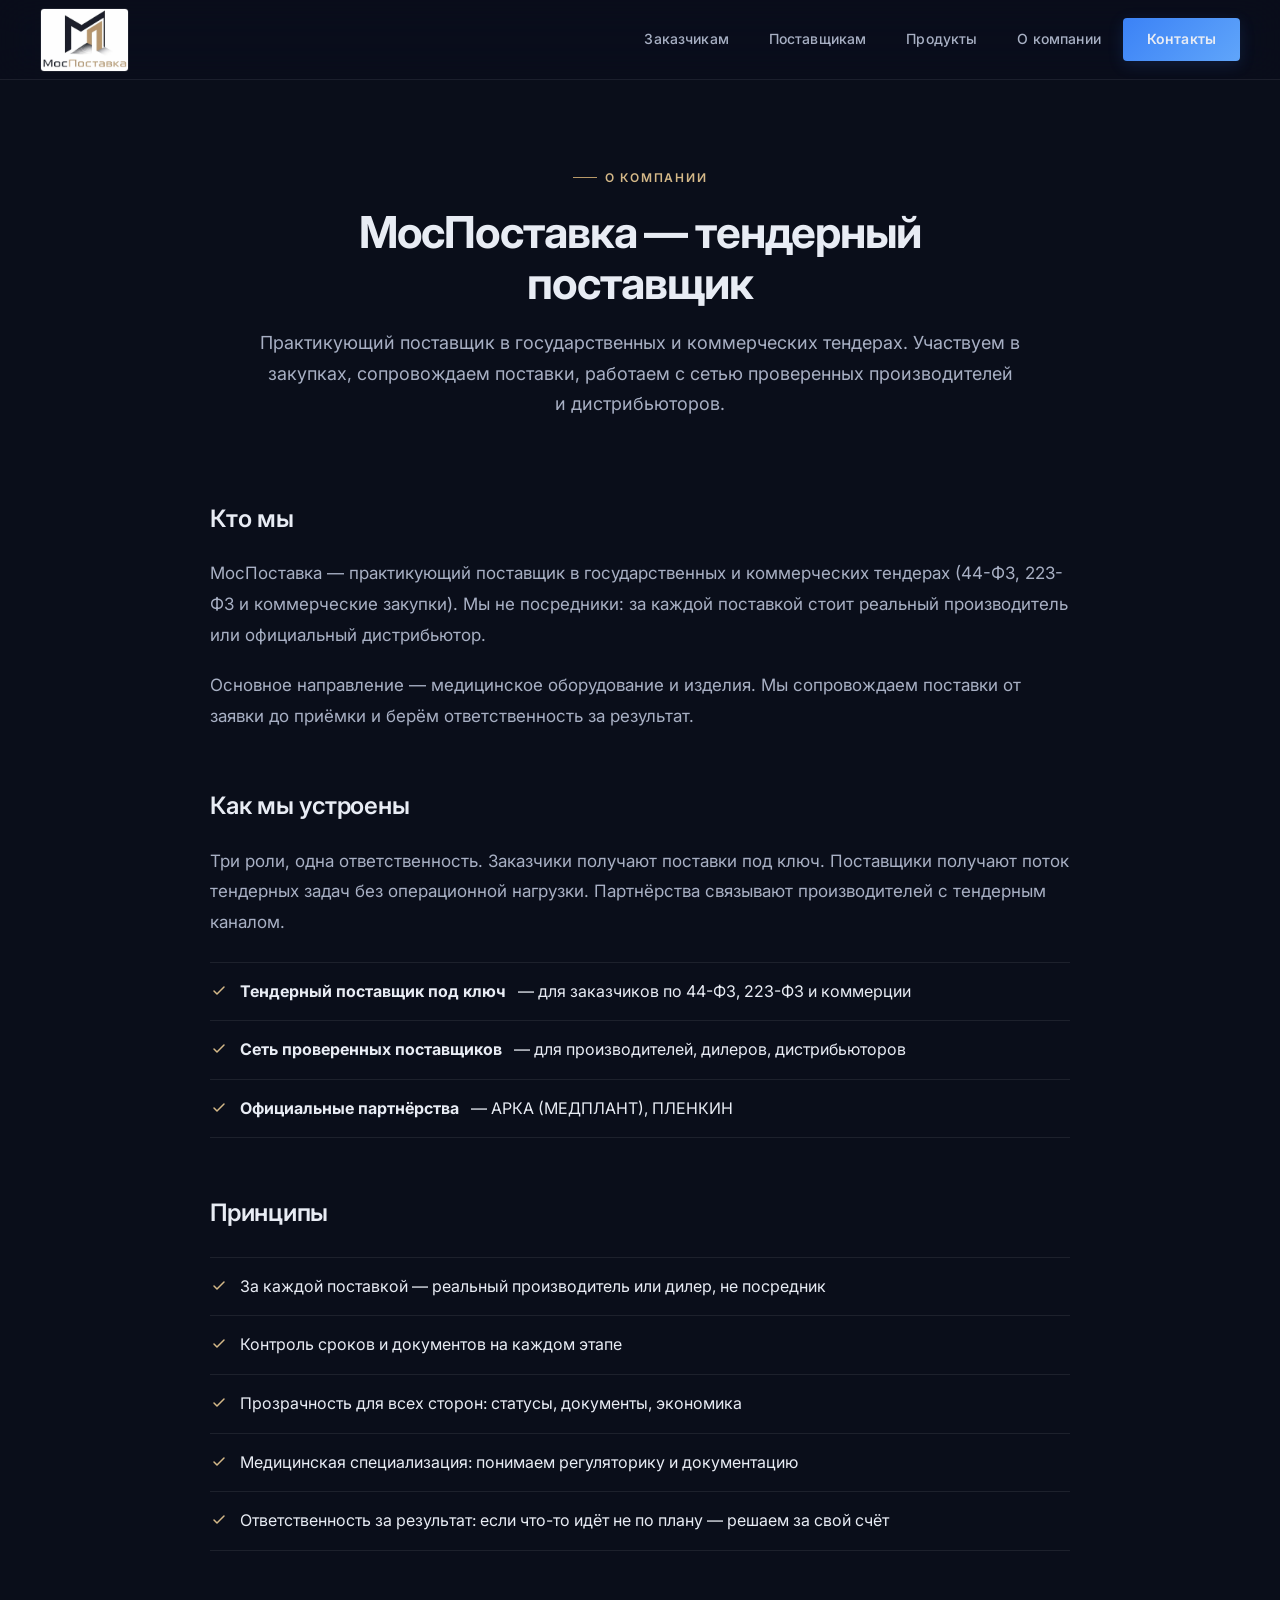
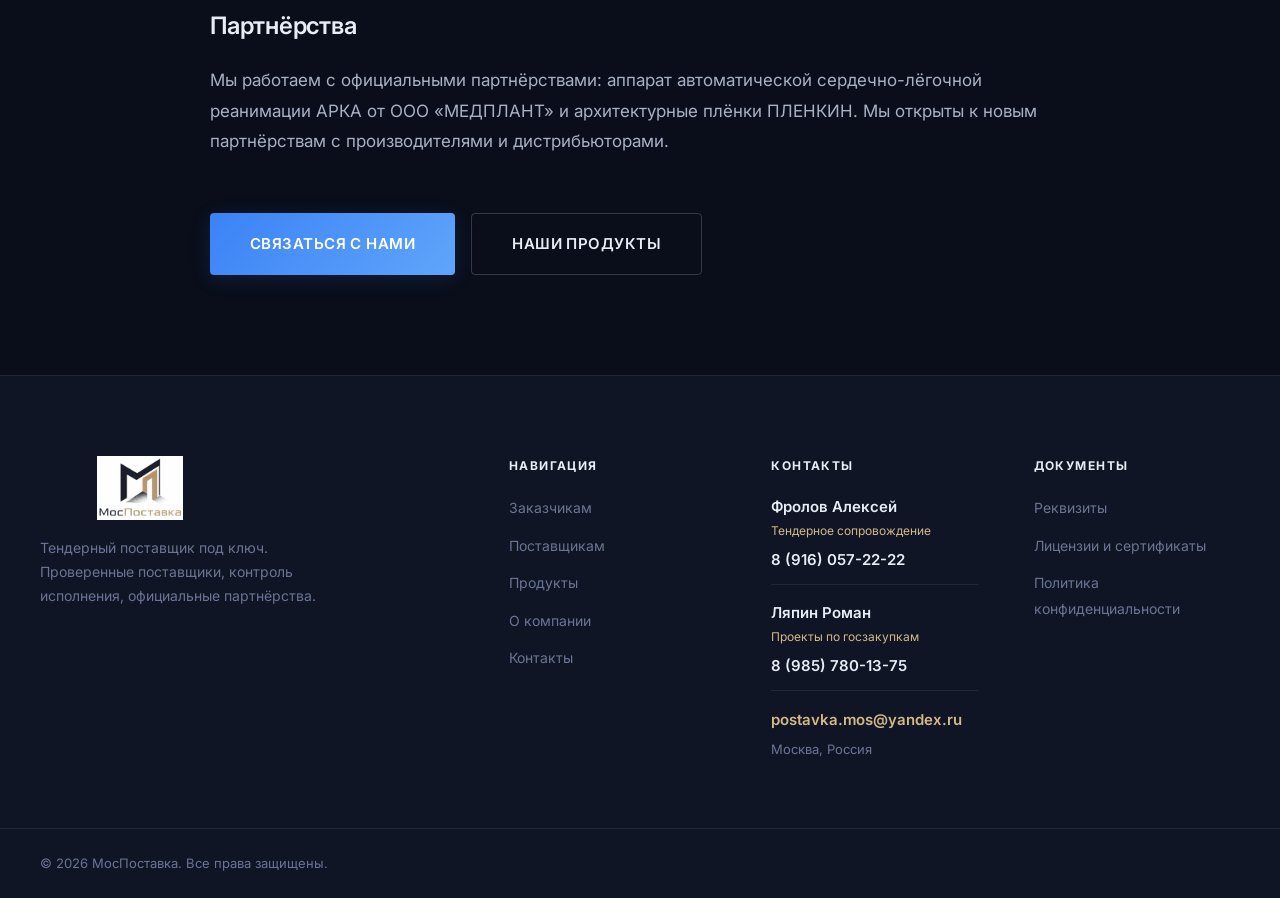
==== commit b0f4b0e1: "Footer contacts: CSS classes, larger fonts, gold role labels, bold names and phones" ====
--- a/pages/about.html
+++ b/pages/about.html
@@ -91,9 +91,20 @@
       <div class="footer__col">
         <h5 class="footer__heading">Контакты</h5>
         <ul class="footer__contacts">
-          <li style="margin-bottom: 14px; padding-bottom: 10px; border-bottom: 1px solid rgba(255,255,255,0.06);"><strong style="color: var(--color-text); font-size: 0.8125rem; display: block; margin-bottom: 4px;">Фролов Алексей</strong><span style="font-size: 0.75rem; color: var(--color-text-3); display: block; margin-bottom: 6px;">Тендерное сопровождение</span><a href="tel:+79160572222" style="font-size: 0.8125rem;">8 (916) 057-22-22</a></li>
-          <li style="margin-bottom: 14px; padding-bottom: 10px; border-bottom: 1px solid rgba(255,255,255,0.06);"><strong style="color: var(--color-text); font-size: 0.8125rem; display: block; margin-bottom: 4px;">Ляпин Роман</strong><span style="font-size: 0.75rem; color: var(--color-text-3); display: block; margin-bottom: 6px;">Проекты по госзакупкам</span><a href="tel:+79857801375" style="font-size: 0.8125rem;">8 (985) 780-13-75</a></li>
-          <li><a href="mailto:postavka.mos@yandex.ru" style="font-size: 0.8125rem;">postavka.mos@yandex.ru</a><span style="font-size: 0.75rem; color: var(--color-text-3); display: block; margin-top: 4px;">Москва, Россия</span></li>
+          <li class="footer__person">
+            <span class="footer__person-name">Фролов Алексей</span>
+            <span class="footer__person-role">Тендерное сопровождение</span>
+            <a href="tel:+79160572222" class="footer__person-phone">8 (916) 057-22-22</a>
+          </li>
+          <li class="footer__person">
+            <span class="footer__person-name">Ляпин Роман</span>
+            <span class="footer__person-role">Проекты по госзакупкам</span>
+            <a href="tel:+79857801375" class="footer__person-phone">8 (985) 780-13-75</a>
+          </li>
+          <li>
+            <a href="mailto:postavka.mos@yandex.ru" class="footer__email">postavka.mos@yandex.ru</a>
+            <span class="footer__city">Москва, Россия</span>
+          </li>
         </ul>
       </div>
       <div class="footer__col">
--- a/css/styles.css
+++ b/css/styles.css
@@ -985,6 +985,51 @@
   color: var(--color-text);
 }
 
+.footer__contacts .footer__person {
+  margin-bottom: 16px;
+  padding-bottom: 12px;
+  border-bottom: 1px solid rgba(255, 255, 255, 0.08);
+}
+.footer__contacts .footer__person:last-of-type {
+  margin-bottom: 16px;
+}
+.footer__contacts .footer__person-name {
+  font-size: 0.9375rem;
+  font-weight: 600;
+  color: var(--color-text);
+  display: block;
+  margin-bottom: 2px;
+}
+.footer__contacts .footer__person-role {
+  font-size: 0.75rem;
+  color: var(--color-gold-2);
+  display: block;
+  margin-bottom: 8px;
+}
+.footer__contacts .footer__person-phone {
+  font-size: 0.9375rem;
+  font-weight: 600;
+  color: var(--color-text);
+  display: block;
+}
+.footer__contacts .footer__person-phone:hover {
+  color: var(--color-gold-2);
+}
+.footer__contacts .footer__email {
+  font-size: 0.9375rem;
+  font-weight: 600;
+  color: var(--color-gold-2);
+}
+.footer__contacts .footer__email:hover {
+  color: var(--color-gold);
+}
+.footer__contacts .footer__city {
+  font-size: 0.8125rem;
+  color: var(--color-text-3);
+  display: block;
+  margin-top: 6px;
+}
+
 .footer__bottom {
   border-top: 1px solid var(--color-border);
   padding: 24px 0;
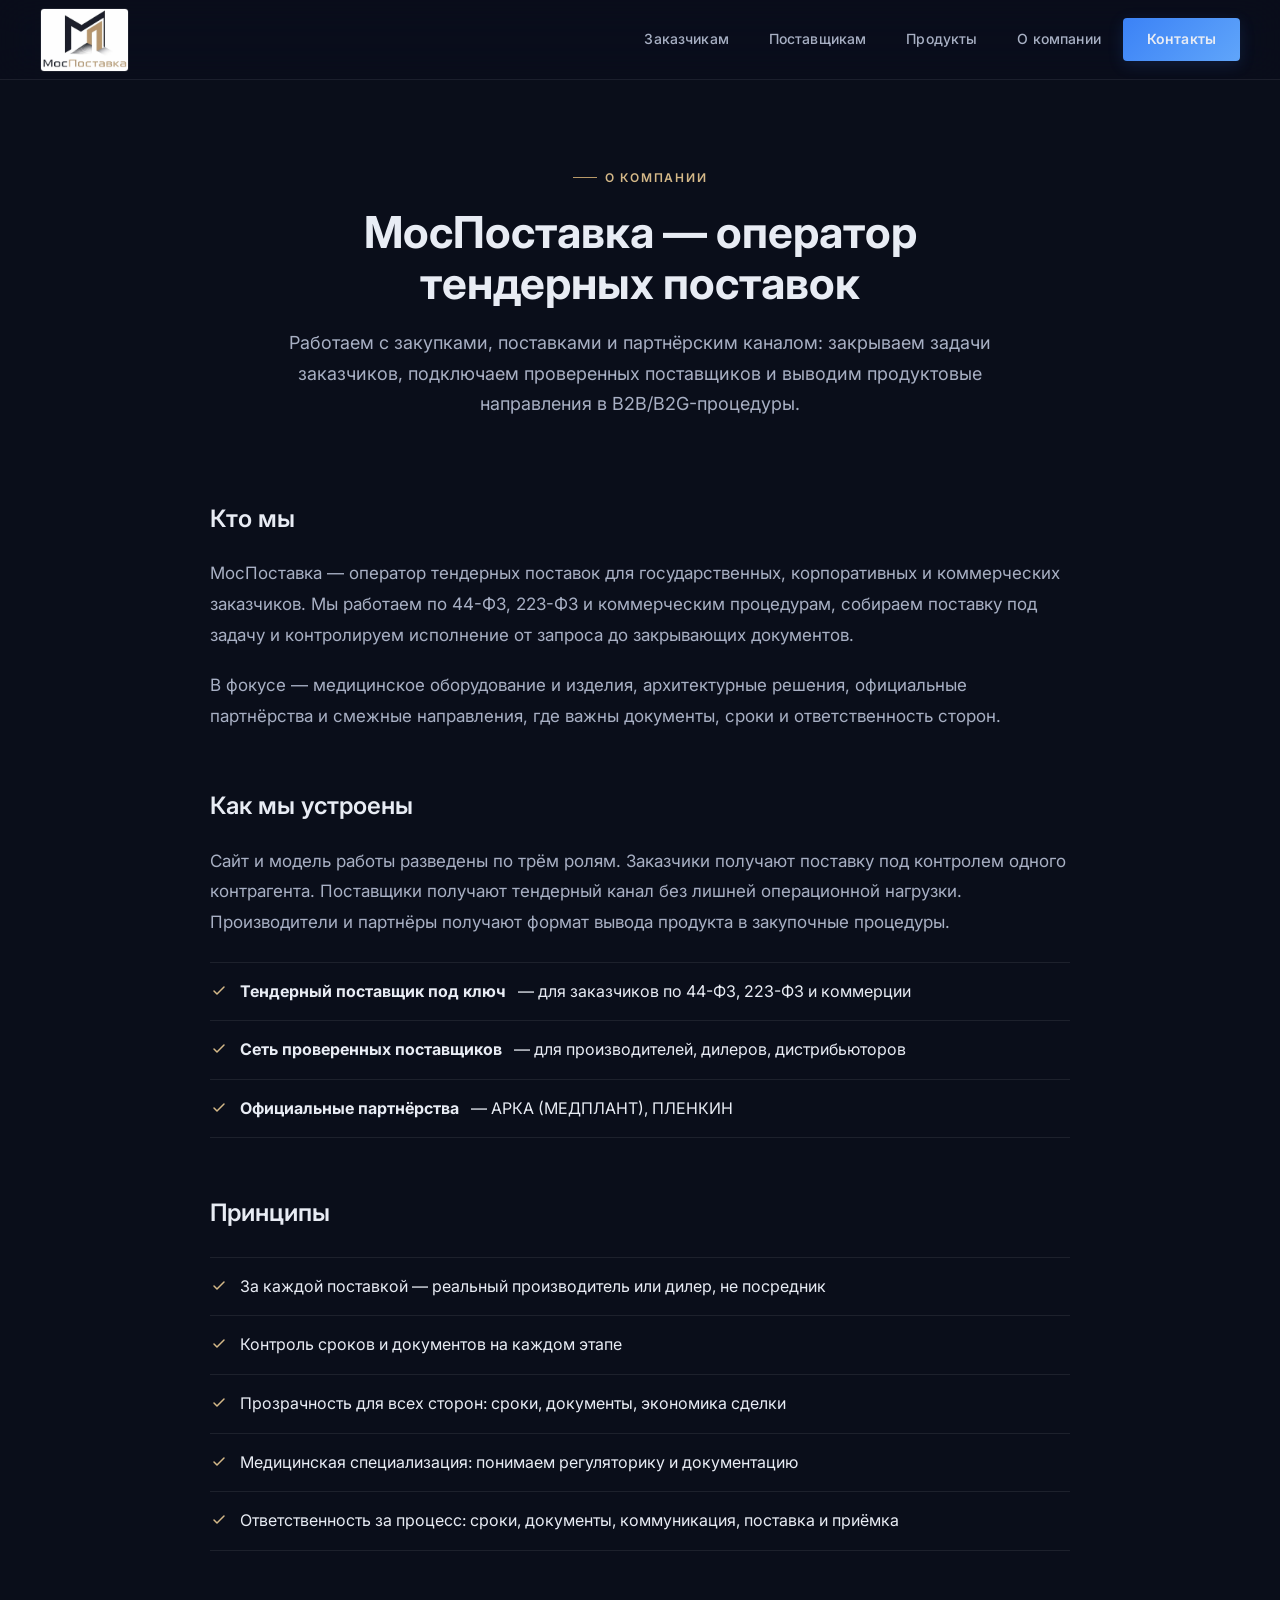
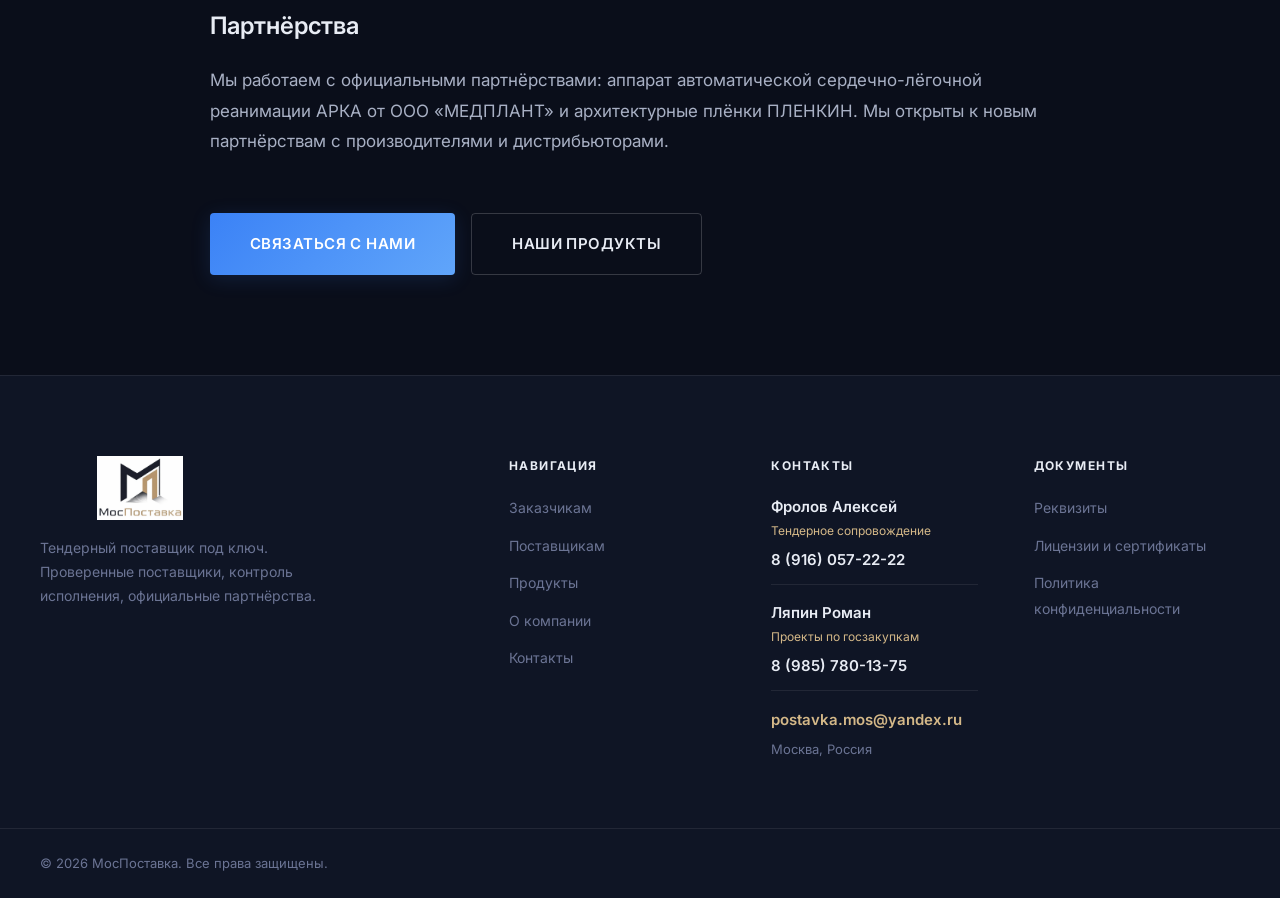
==== commit af8115b7: "Redesign site positioning" ====
--- a/pages/about.html
+++ b/pages/about.html
@@ -34,17 +34,17 @@
   <div class="container">
     <div class="page__header">
       <span class="section__tag">О компании</span>
-      <h1 class="page__title">МосПоставка — тендерный поставщик</h1>
-      <p class="page__lead">Практикующий поставщик в государственных и коммерческих тендерах. Участвуем в закупках, сопровождаем поставки, работаем с сетью проверенных производителей и дистрибьюторов.</p>
+      <h1 class="page__title">МосПоставка — оператор тендерных поставок</h1>
+      <p class="page__lead">Работаем с закупками, поставками и партнёрским каналом: закрываем задачи заказчиков, подключаем проверенных поставщиков и выводим продуктовые направления в B2B/B2G-процедуры.</p>
     </div>
 
     <div class="page__content">
       <h3>Кто мы</h3>
-      <p>МосПоставка — практикующий поставщик в государственных и коммерческих тендерах (44-ФЗ, 223-ФЗ и коммерческие закупки). Мы не посредники: за каждой поставкой стоит реальный производитель или официальный дистрибьютор.</p>
-      <p>Основное направление — медицинское оборудование и изделия. Мы сопровождаем поставки от заявки до приёмки и берём ответственность за результат.</p>
+      <p>МосПоставка — оператор тендерных поставок для государственных, корпоративных и коммерческих заказчиков. Мы работаем по 44-ФЗ, 223-ФЗ и коммерческим процедурам, собираем поставку под задачу и контролируем исполнение от запроса до закрывающих документов.</p>
+      <p>В фокусе — медицинское оборудование и изделия, архитектурные решения, официальные партнёрства и смежные направления, где важны документы, сроки и ответственность сторон.</p>
 
       <h3>Как мы устроены</h3>
-      <p>Три роли, одна ответственность. Заказчики получают поставки под ключ. Поставщики получают поток тендерных задач без операционной нагрузки. Партнёрства связывают производителей с тендерным каналом.</p>
+      <p>Сайт и модель работы разведены по трём ролям. Заказчики получают поставку под контролем одного контрагента. Поставщики получают тендерный канал без лишней операционной нагрузки. Производители и партнёры получают формат вывода продукта в закупочные процедуры.</p>
       <ul>
         <li><svg viewBox="0 0 18 18" fill="none"><path d="M4 9l3 3 7-7" stroke="currentColor" stroke-width="1.5" stroke-linecap="round" stroke-linejoin="round"/></svg><strong>Тендерный поставщик под ключ</strong> — для заказчиков по 44-ФЗ, 223-ФЗ и коммерции</li>
         <li><svg viewBox="0 0 18 18" fill="none"><path d="M4 9l3 3 7-7" stroke="currentColor" stroke-width="1.5" stroke-linecap="round" stroke-linejoin="round"/></svg><strong>Сеть проверенных поставщиков</strong> — для производителей, дилеров, дистрибьюторов</li>
@@ -55,9 +55,9 @@
       <ul>
         <li><svg viewBox="0 0 18 18" fill="none"><path d="M4 9l3 3 7-7" stroke="currentColor" stroke-width="1.5" stroke-linecap="round" stroke-linejoin="round"/></svg>За каждой поставкой — реальный производитель или дилер, не посредник</li>
         <li><svg viewBox="0 0 18 18" fill="none"><path d="M4 9l3 3 7-7" stroke="currentColor" stroke-width="1.5" stroke-linecap="round" stroke-linejoin="round"/></svg>Контроль сроков и документов на каждом этапе</li>
-        <li><svg viewBox="0 0 18 18" fill="none"><path d="M4 9l3 3 7-7" stroke="currentColor" stroke-width="1.5" stroke-linecap="round" stroke-linejoin="round"/></svg>Прозрачность для всех сторон: статусы, документы, экономика</li>
+        <li><svg viewBox="0 0 18 18" fill="none"><path d="M4 9l3 3 7-7" stroke="currentColor" stroke-width="1.5" stroke-linecap="round" stroke-linejoin="round"/></svg>Прозрачность для всех сторон: сроки, документы, экономика сделки</li>
         <li><svg viewBox="0 0 18 18" fill="none"><path d="M4 9l3 3 7-7" stroke="currentColor" stroke-width="1.5" stroke-linecap="round" stroke-linejoin="round"/></svg>Медицинская специализация: понимаем регуляторику и документацию</li>
-        <li><svg viewBox="0 0 18 18" fill="none"><path d="M4 9l3 3 7-7" stroke="currentColor" stroke-width="1.5" stroke-linecap="round" stroke-linejoin="round"/></svg>Ответственность за результат: если что-то идёт не по плану — решаем за свой счёт</li>
+        <li><svg viewBox="0 0 18 18" fill="none"><path d="M4 9l3 3 7-7" stroke="currentColor" stroke-width="1.5" stroke-linecap="round" stroke-linejoin="round"/></svg>Ответственность за процесс: сроки, документы, коммуникация, поставка и приёмка</li>
       </ul>
 
       <h3>Партнёрства</h3>
@@ -110,9 +110,9 @@
       <div class="footer__col">
         <h5 class="footer__heading">Документы</h5>
         <ul class="footer__links">
-          <li><a href="#">Реквизиты</a></li>
-          <li><a href="#">Лицензии и сертификаты</a></li>
-          <li><a href="#">Политика конфиденциальности</a></li>
+          <li><a href="documents.html#requisites">Реквизиты</a></li>
+          <li><a href="documents.html#certificates">Лицензии и сертификаты</a></li>
+          <li><a href="documents.html#privacy">Политика конфиденциальности</a></li>
         </ul>
       </div>
     </div>
--- a/css/styles.css
+++ b/css/styles.css
@@ -231,7 +231,249 @@
 .btn--small { padding: 10px 20px; font-size: 0.8125rem; }
 
 /* ============================
-   HERO — СЛАЙДЕР
+   HERO
+   ============================ */
+.hero {
+  position: relative;
+  min-height: calc(100vh - var(--header-h));
+  padding: 150px 0 90px;
+  overflow: hidden;
+  background:
+    linear-gradient(90deg, rgba(10, 14, 26, 0.96) 0%, rgba(10, 14, 26, 0.82) 54%, rgba(10, 14, 26, 0.68) 100%),
+    radial-gradient(ellipse at 78% 42%, rgba(59, 130, 246, 0.24) 0%, rgba(6, 26, 61, 0.42) 38%, transparent 70%),
+    var(--color-bg);
+}
+
+.hero::before {
+  content: '';
+  position: absolute;
+  inset: 0;
+  background-image:
+    linear-gradient(rgba(255,255,255,0.018) 1px, transparent 1px),
+    linear-gradient(90deg, rgba(255,255,255,0.018) 1px, transparent 1px);
+  background-size: 80px 80px;
+  pointer-events: none;
+}
+
+.hero__inner {
+  position: relative;
+  z-index: 1;
+  display: grid;
+  grid-template-columns: minmax(0, 1.05fr) minmax(360px, 0.7fr);
+  gap: 72px;
+  align-items: center;
+}
+
+.hero__tag {
+  display: inline-flex;
+  align-items: center;
+  padding: 8px 20px;
+  background: rgba(255, 255, 255, 0.06);
+  border: 1px solid rgba(255, 255, 255, 0.12);
+  border-radius: 100px;
+  font-size: 0.75rem;
+  font-weight: 600;
+  color: var(--color-gold-2);
+  margin-bottom: 28px;
+  text-transform: uppercase;
+  letter-spacing: 0.12em;
+}
+
+.hero__title {
+  max-width: 860px;
+  font-size: clamp(2.25rem, 5vw, 4.6rem);
+  line-height: 1.06;
+  font-weight: 700;
+  color: var(--color-text);
+  margin-bottom: 28px;
+  letter-spacing: 0;
+}
+
+.hero__lead {
+  max-width: 720px;
+  font-size: clamp(1rem, 1.5vw, 1.1875rem);
+  line-height: 1.75;
+  color: var(--color-text-2);
+  margin-bottom: 38px;
+}
+
+.hero__buttons {
+  display: flex;
+  flex-wrap: wrap;
+  gap: 16px;
+  margin-bottom: 44px;
+}
+
+.hero__roles {
+  display: grid;
+  grid-template-columns: repeat(3, 1fr);
+  gap: 1px;
+  background: var(--color-border);
+  border: 1px solid var(--color-border);
+  border-radius: var(--radius-md);
+  overflow: hidden;
+  max-width: 860px;
+}
+
+.hero-role {
+  min-height: 132px;
+  padding: 24px;
+  background: rgba(15, 21, 37, 0.86);
+  transition: all var(--transition-fast);
+}
+
+.hero-role:hover {
+  background: var(--color-surface);
+}
+
+.hero-role span {
+  display: block;
+  color: var(--color-gold-2);
+  font-size: 0.75rem;
+  font-weight: 700;
+  text-transform: uppercase;
+  letter-spacing: 0.1em;
+  margin-bottom: 12px;
+}
+
+.hero-role strong {
+  display: block;
+  color: var(--color-text);
+  font-size: 0.95rem;
+  line-height: 1.45;
+  font-weight: 600;
+}
+
+.hero__visual {
+  align-self: stretch;
+  display: flex;
+  align-items: center;
+}
+
+.deal-card {
+  width: 100%;
+  background: rgba(22, 30, 51, 0.78);
+  border: 1px solid var(--color-border-hover);
+  border-radius: var(--radius-lg);
+  box-shadow: var(--shadow-card);
+  padding: 28px;
+  backdrop-filter: blur(18px);
+  -webkit-backdrop-filter: blur(18px);
+}
+
+.deal-card__head {
+  display: flex;
+  justify-content: space-between;
+  gap: 20px;
+  align-items: flex-start;
+  padding-bottom: 22px;
+  border-bottom: 1px solid var(--color-border);
+  margin-bottom: 24px;
+}
+
+.deal-card__head span,
+.deal-card__meta span {
+  display: block;
+  font-size: 0.72rem;
+  color: var(--color-text-3);
+  text-transform: uppercase;
+  letter-spacing: 0.1em;
+}
+
+.deal-card__head strong {
+  color: var(--color-text);
+  font-size: 1.1rem;
+  line-height: 1.35;
+}
+
+.deal-flow {
+  display: grid;
+  grid-template-columns: repeat(2, 1fr);
+  gap: 12px;
+  margin-bottom: 26px;
+}
+
+.deal-flow__item {
+  position: relative;
+  padding: 16px 16px 16px 42px;
+  background: rgba(255, 255, 255, 0.045);
+  border: 1px solid var(--color-border);
+  border-radius: var(--radius-md);
+  color: var(--color-text);
+  font-size: 0.92rem;
+  font-weight: 600;
+}
+
+.deal-flow__item::before {
+  content: '';
+  position: absolute;
+  left: 16px;
+  top: 50%;
+  width: 10px;
+  height: 10px;
+  border-radius: 50%;
+  transform: translateY(-50%);
+  background: var(--color-gold-2);
+  box-shadow: 0 0 0 4px var(--color-gold-glow);
+}
+
+.deal-card__meta {
+  display: grid;
+  gap: 14px;
+}
+
+.deal-card__meta div {
+  padding: 14px 0 0;
+  border-top: 1px solid var(--color-border);
+}
+
+.deal-card__meta strong {
+  display: block;
+  color: var(--color-text);
+  margin-top: 4px;
+  font-size: 0.95rem;
+  line-height: 1.4;
+}
+
+.proof-strip {
+  background: var(--color-bg-2);
+  border-top: 1px solid var(--color-border);
+  border-bottom: 1px solid var(--color-border);
+}
+
+.proof-strip__grid {
+  display: grid;
+  grid-template-columns: repeat(4, 1fr);
+  gap: 1px;
+  background: var(--color-border);
+}
+
+.proof-item {
+  min-height: 112px;
+  padding: 28px 24px;
+  background: var(--color-bg-2);
+}
+
+.proof-item span {
+  display: block;
+  margin-bottom: 8px;
+  color: var(--color-text-3);
+  font-size: 0.72rem;
+  text-transform: uppercase;
+  letter-spacing: 0.1em;
+  font-weight: 700;
+}
+
+.proof-item strong {
+  display: block;
+  color: var(--color-text);
+  font-size: 1rem;
+  line-height: 1.45;
+  font-weight: 600;
+}
+
+/* ============================
+   HERO — СЛАЙДЕР (legacy)
    ============================ */
 .hero-slider {
   position: relative;
@@ -331,7 +573,7 @@
   font-size: clamp(2rem, 5.5vw, 4.25rem);
   font-weight: 700;
   line-height: 1.08;
-  letter-spacing: -0.03em;
+  letter-spacing: 0;
   color: var(--color-text);
   margin-bottom: 24px;
   max-width: 760px;
@@ -486,7 +728,7 @@
   font-weight: 600;
   color: var(--color-text);
   margin-bottom: 12px;
-  letter-spacing: -0.01em;
+  letter-spacing: 0;
 }
 
 .role-card__text {
@@ -562,7 +804,7 @@
 .section__title {
   font-size: clamp(1.875rem, 4vw, 2.75rem);
   font-weight: 700;
-  letter-spacing: -0.025em;
+  letter-spacing: 0;
   color: var(--color-text);
   margin-bottom: 16px;
   line-height: 1.15;
@@ -665,7 +907,7 @@
   font-weight: 600;
   color: var(--color-text);
   margin-bottom: 10px;
-  letter-spacing: -0.01em;
+  letter-spacing: 0;
 }
 
 .tech-card__text {
@@ -863,7 +1105,7 @@
   font-weight: 600;
   color: var(--color-text);
   margin-bottom: 8px;
-  letter-spacing: -0.01em;
+  letter-spacing: 0;
 }
 
 .process__text {
@@ -906,7 +1148,7 @@
   font-weight: 700;
   color: var(--color-text);
   margin-bottom: 20px;
-  letter-spacing: -0.025em;
+  letter-spacing: 0;
 }
 
 .cta-final__text {
@@ -1062,7 +1304,7 @@
   font-size: clamp(1.875rem, 4vw, 2.75rem);
   font-weight: 700;
   color: var(--color-text);
-  letter-spacing: -0.025em;
+  letter-spacing: 0;
   margin-bottom: 20px;
   line-height: 1.15;
 }
@@ -1083,7 +1325,7 @@
   font-weight: 600;
   color: var(--color-text);
   margin: 56px 0 20px;
-  letter-spacing: -0.01em;
+  letter-spacing: 0;
 }
 
 .page__content p {
@@ -1218,6 +1460,10 @@
    ============================ */
 @media (max-width: 1024px) {
   .container { padding: 0 32px; }
+
+  .hero__inner { grid-template-columns: 1fr; gap: 44px; }
+  .hero__visual { max-width: 680px; }
+  .proof-strip__grid { grid-template-columns: repeat(2, 1fr); }
 
   .roles__grid { grid-template-columns: 1fr; }
   .tech-grid { grid-template-columns: repeat(2, 1fr); }
@@ -1265,28 +1511,50 @@
   .burger { display: flex; }
 
   .two-col { grid-template-columns: 1fr; }
+  .hero { min-height: auto; padding: 108px 0 52px; }
+  .hero__inner { gap: 32px; }
+  .hero__title { font-size: clamp(2rem, 9vw, 3rem); }
+  .hero__lead { font-size: 1rem; margin-bottom: 28px; }
+  .hero__buttons { flex-direction: column; margin-bottom: 28px; }
+  .hero__buttons .btn { width: 100%; }
+  .hero__roles { grid-template-columns: 1fr; }
+  .hero-role { min-height: auto; padding: 20px; }
+  .deal-card { padding: 20px; }
+  .deal-card__head { flex-direction: column; gap: 8px; }
+  .deal-flow { grid-template-columns: 1fr; }
+  .proof-strip__grid { grid-template-columns: 1fr; }
+  .proof-item { min-height: auto; padding: 22px 20px; }
   .tech-grid { grid-template-columns: 1fr; }
   .process { grid-template-columns: 1fr; }
+  .products-grid { grid-template-columns: 1fr; }
   .footer__inner { grid-template-columns: 1fr; gap: 40px; }
   .section { padding: 56px 0; }
   .roles { padding: 56px 0; }
   .roles__grid { gap: 16px; }
 
   .hero-slider {
-    height: 72vh;
-    min-height: 440px;
+    height: 75vh;
+    min-height: 420px;
   }
 
   .slider-arrow { width: 40px; height: 40px; }
   .slide__buttons { flex-direction: column; }
   .slide__buttons .btn { width: 100%; }
-  .slide__title { font-size: clamp(1.5rem, 7vw, 2.25rem); }
-  .slide__subtitle { font-size: clamp(1rem, 4vw, 1.375rem); }
-  .slide__text { font-size: 0.9375rem; }
-  .slide__tag { font-size: 0.6875rem; padding: 6px 14px; margin-bottom: 20px; }
+  .slide__title { font-size: clamp(1.5rem, 7vw, 2.25rem); max-width: 100%; margin-bottom: 16px; }
+  .slide__subtitle { font-size: clamp(1rem, 4vw, 1.375rem); margin-bottom: 16px; }
+  .slide__text { font-size: 0.9375rem; max-width: 100%; margin-bottom: 24px; }
+  .slide__tag { font-size: 0.6875rem; padding: 6px 14px; margin-bottom: 20px; letter-spacing: 0.08em; }
+  .slide__content { padding: 0 20px; }
+  .slide__overlay { background: linear-gradient(180deg, rgba(10,14,26,0.85) 0%, rgba(10,14,26,0.5) 100%); }
+  .slide { align-items: center; }
+  .slide::before { background-size: 50px 50px; }
 
   .footer__logo { height: 52px; max-width: 160px; }
   .footer__col { word-break: break-word; }
+  .footer__person-name { font-size: 0.9375rem; }
+  .footer__person-role { font-size: 0.75rem; }
+  .footer__person-phone { font-size: 0.9375rem; }
+  .footer__email { font-size: 0.9375rem; }
 
   .form { padding: 24px; }
 
@@ -1344,17 +1612,26 @@
   .logo { height: 40px; }
   .logo__img { height: 40px; max-width: 100px; }
 
-  .hero-slider { height: 68vh; min-height: 400px; }
+  .hero { padding: 92px 0 40px; }
+  .hero__tag { font-size: 0.625rem; padding: 6px 12px; margin-bottom: 18px; letter-spacing: 0.06em; }
+  .hero__title { font-size: 1.8rem; line-height: 1.12; margin-bottom: 18px; }
+  .hero__lead { font-size: 0.9375rem; line-height: 1.65; }
+  .hero-role strong { font-size: 0.875rem; }
+  .deal-flow__item { padding: 14px 14px 14px 38px; font-size: 0.875rem; }
+  .deal-card__meta strong { font-size: 0.875rem; }
+
+  .hero-slider { height: 72vh; min-height: 380px; }
   .slider-arrow { width: 36px; height: 36px; }
   .slider-arrow--prev { left: 8px; }
   .slider-arrow--next { right: 8px; }
   .slider-dots { bottom: 20px; gap: 8px; }
 
-  .slide__content { padding: 0 14px; }
-  .slide__title { font-size: 1.375rem; }
-  .slide__subtitle { font-size: 1rem; }
+  .slide__content { padding: 0 16px; }
+  .slide__title { font-size: 1.375rem; margin-bottom: 12px; line-height: 1.15; }
+  .slide__subtitle { font-size: 1rem; margin-bottom: 12px; }
   .slide__text { display: none; }
-  .slide__tag { font-size: 0.625rem; padding: 5px 12px; margin-bottom: 16px; }
+  .slide__tag { font-size: 0.625rem; padding: 5px 12px; margin-bottom: 16px; letter-spacing: 0.06em; }
+  .slide__buttons { gap: 10px; }
   .slide__buttons .btn { padding: 12px 18px; font-size: 0.75rem; }
 
   .footer__logo { height: 48px; max-width: 140px; }
@@ -1362,6 +1639,11 @@
   .footer__desc { font-size: 0.8125rem; }
   .footer__heading { font-size: 0.6875rem; }
   .footer__links a, .footer__contacts a { font-size: 0.8125rem; }
+  .footer__person-name { font-size: 0.875rem !important; }
+  .footer__person-role { font-size: 0.6875rem !important; }
+  .footer__person-phone { font-size: 0.875rem !important; }
+  .footer__email { font-size: 0.875rem !important; }
+  .footer__city { font-size: 0.6875rem !important; }
 
   .section__cta,
   .cta-final__buttons,
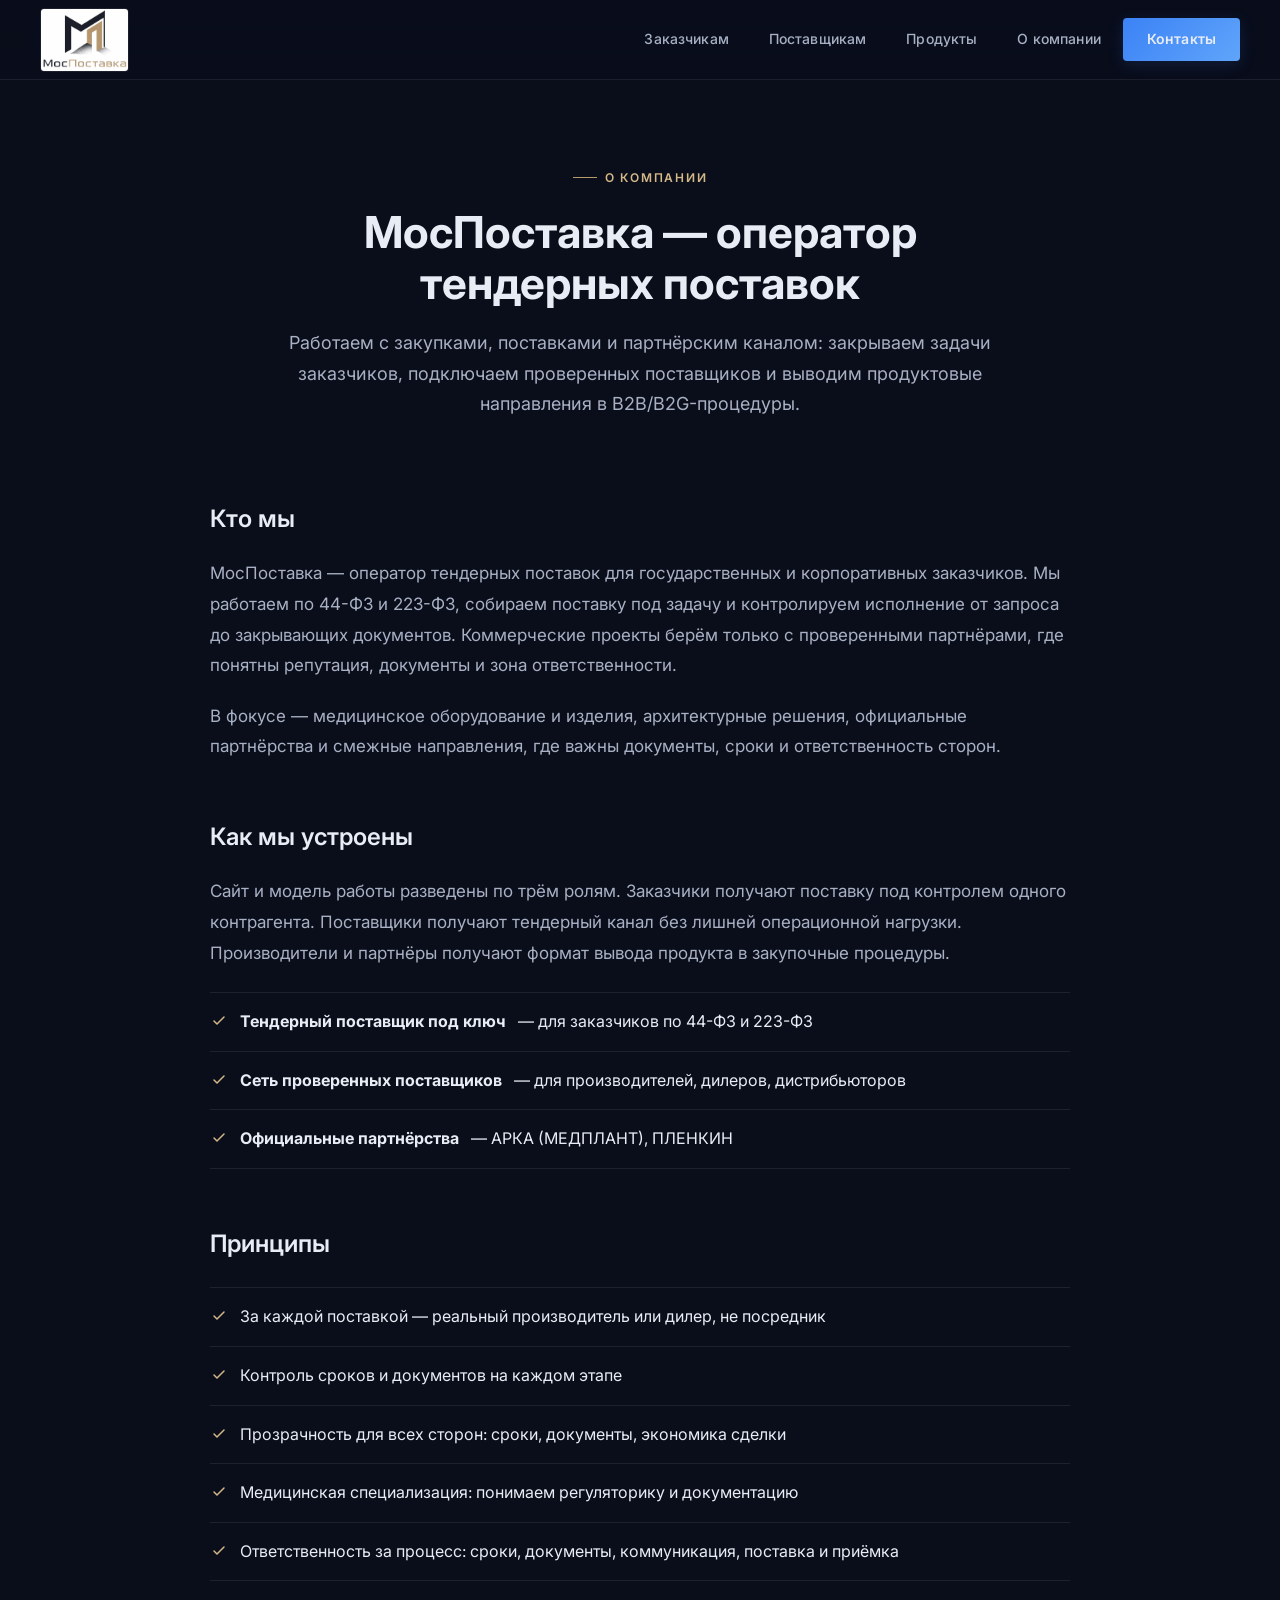
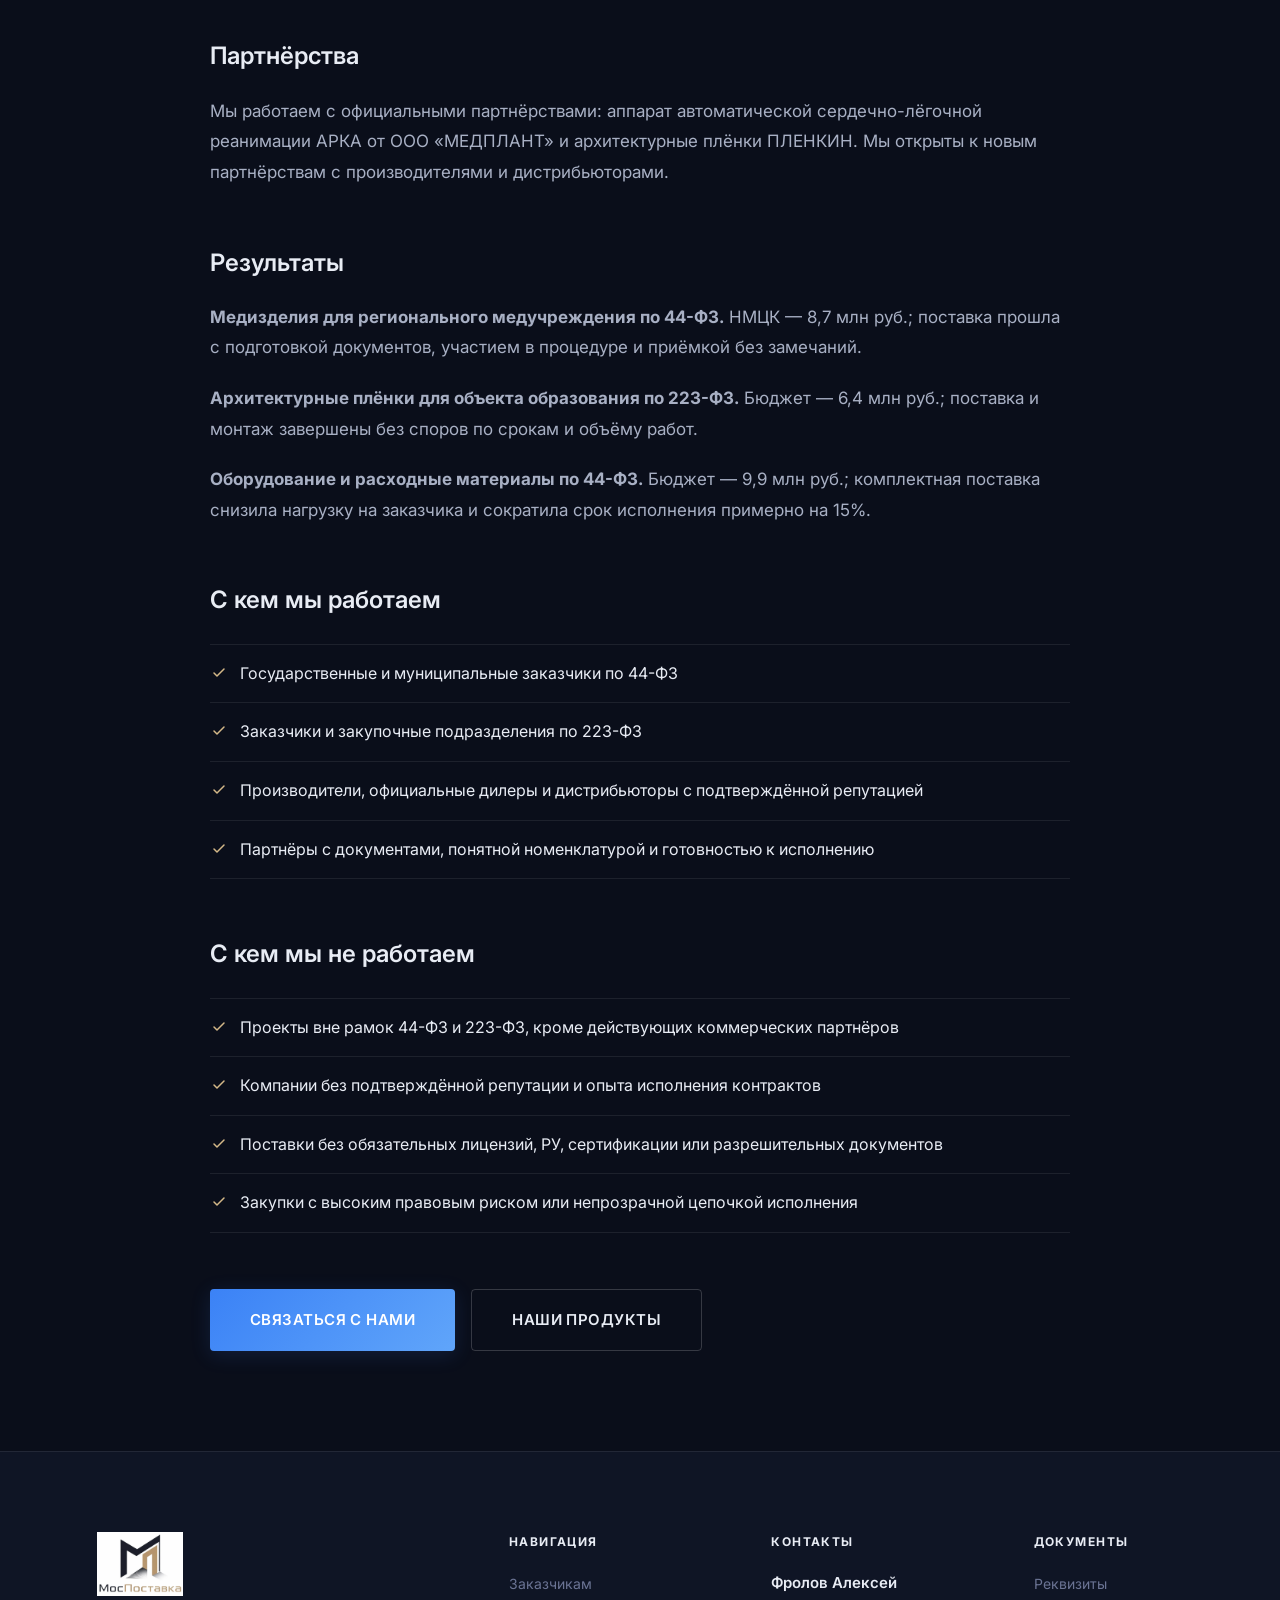
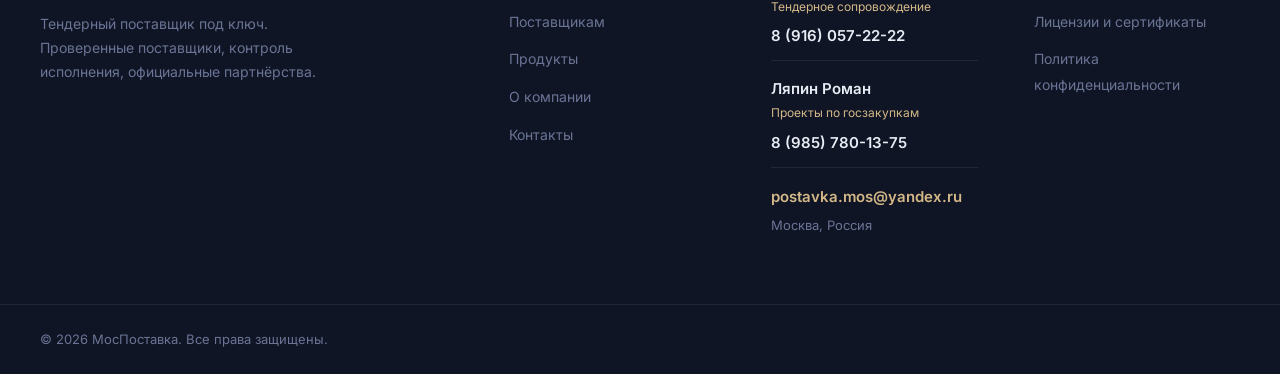
==== commit c63fb183: "Improve mobile layout and site content" ====
--- a/pages/about.html
+++ b/pages/about.html
@@ -3,7 +3,7 @@
 <head>
   <meta charset="UTF-8">
   <meta name="viewport" content="width=device-width, initial-scale=1.0">
-  <meta name="description" content="О компании МосПоставка — тендерный поставщик под ключ. Практикующий поставщик в государственных и коммерческих тендерах, сеть проверенных поставщиков, официальные партнёрства.">
+  <meta name="description" content="О компании МосПоставка — оператор тендерных поставок под ключ по 44-ФЗ и 223-ФЗ, сеть проверенных поставщиков, документы и официальные партнёрства.">
   <title>О компании — МосПоставка</title>
   <link rel="stylesheet" href="../css/styles.css">
   <link rel="preconnect" href="https://fonts.googleapis.com">
@@ -40,13 +40,13 @@
 
     <div class="page__content">
       <h3>Кто мы</h3>
-      <p>МосПоставка — оператор тендерных поставок для государственных, корпоративных и коммерческих заказчиков. Мы работаем по 44-ФЗ, 223-ФЗ и коммерческим процедурам, собираем поставку под задачу и контролируем исполнение от запроса до закрывающих документов.</p>
+      <p>МосПоставка — оператор тендерных поставок для государственных и корпоративных заказчиков. Мы работаем по 44-ФЗ и 223-ФЗ, собираем поставку под задачу и контролируем исполнение от запроса до закрывающих документов. Коммерческие проекты берём только с проверенными партнёрами, где понятны репутация, документы и зона ответственности.</p>
       <p>В фокусе — медицинское оборудование и изделия, архитектурные решения, официальные партнёрства и смежные направления, где важны документы, сроки и ответственность сторон.</p>
 
       <h3>Как мы устроены</h3>
       <p>Сайт и модель работы разведены по трём ролям. Заказчики получают поставку под контролем одного контрагента. Поставщики получают тендерный канал без лишней операционной нагрузки. Производители и партнёры получают формат вывода продукта в закупочные процедуры.</p>
       <ul>
-        <li><svg viewBox="0 0 18 18" fill="none"><path d="M4 9l3 3 7-7" stroke="currentColor" stroke-width="1.5" stroke-linecap="round" stroke-linejoin="round"/></svg><strong>Тендерный поставщик под ключ</strong> — для заказчиков по 44-ФЗ, 223-ФЗ и коммерции</li>
+        <li><svg viewBox="0 0 18 18" fill="none"><path d="M4 9l3 3 7-7" stroke="currentColor" stroke-width="1.5" stroke-linecap="round" stroke-linejoin="round"/></svg><strong>Тендерный поставщик под ключ</strong> — для заказчиков по 44-ФЗ и 223-ФЗ</li>
         <li><svg viewBox="0 0 18 18" fill="none"><path d="M4 9l3 3 7-7" stroke="currentColor" stroke-width="1.5" stroke-linecap="round" stroke-linejoin="round"/></svg><strong>Сеть проверенных поставщиков</strong> — для производителей, дилеров, дистрибьюторов</li>
         <li><svg viewBox="0 0 18 18" fill="none"><path d="M4 9l3 3 7-7" stroke="currentColor" stroke-width="1.5" stroke-linecap="round" stroke-linejoin="round"/></svg><strong>Официальные партнёрства</strong> — АРКА (МЕДПЛАНТ), ПЛЕНКИН</li>
       </ul>
@@ -62,6 +62,27 @@
 
       <h3>Партнёрства</h3>
       <p>Мы работаем с официальными партнёрствами: аппарат автоматической сердечно-лёгочной реанимации АРКА от ООО «МЕДПЛАНТ» и архитектурные плёнки ПЛЕНКИН. Мы открыты к новым партнёрствам с производителями и дистрибьюторами.</p>
+
+      <h3>Результаты</h3>
+      <p><strong>Медизделия для регионального медучреждения по 44-ФЗ.</strong> НМЦК — 8,7 млн руб.; поставка прошла с подготовкой документов, участием в процедуре и приёмкой без замечаний.</p>
+      <p><strong>Архитектурные плёнки для объекта образования по 223-ФЗ.</strong> Бюджет — 6,4 млн руб.; поставка и монтаж завершены без споров по срокам и объёму работ.</p>
+      <p><strong>Оборудование и расходные материалы по 44-ФЗ.</strong> Бюджет — 9,9 млн руб.; комплектная поставка снизила нагрузку на заказчика и сократила срок исполнения примерно на 15%.</p>
+
+      <h3>С кем мы работаем</h3>
+      <ul>
+        <li><svg viewBox="0 0 18 18" fill="none"><path d="M4 9l3 3 7-7" stroke="currentColor" stroke-width="1.5" stroke-linecap="round" stroke-linejoin="round"/></svg>Государственные и муниципальные заказчики по 44-ФЗ</li>
+        <li><svg viewBox="0 0 18 18" fill="none"><path d="M4 9l3 3 7-7" stroke="currentColor" stroke-width="1.5" stroke-linecap="round" stroke-linejoin="round"/></svg>Заказчики и закупочные подразделения по 223-ФЗ</li>
+        <li><svg viewBox="0 0 18 18" fill="none"><path d="M4 9l3 3 7-7" stroke="currentColor" stroke-width="1.5" stroke-linecap="round" stroke-linejoin="round"/></svg>Производители, официальные дилеры и дистрибьюторы с подтверждённой репутацией</li>
+        <li><svg viewBox="0 0 18 18" fill="none"><path d="M4 9l3 3 7-7" stroke="currentColor" stroke-width="1.5" stroke-linecap="round" stroke-linejoin="round"/></svg>Партнёры с документами, понятной номенклатурой и готовностью к исполнению</li>
+      </ul>
+
+      <h3>С кем мы не работаем</h3>
+      <ul>
+        <li><svg viewBox="0 0 18 18" fill="none"><path d="M4 9l3 3 7-7" stroke="currentColor" stroke-width="1.5" stroke-linecap="round" stroke-linejoin="round"/></svg>Проекты вне рамок 44-ФЗ и 223-ФЗ, кроме действующих коммерческих партнёров</li>
+        <li><svg viewBox="0 0 18 18" fill="none"><path d="M4 9l3 3 7-7" stroke="currentColor" stroke-width="1.5" stroke-linecap="round" stroke-linejoin="round"/></svg>Компании без подтверждённой репутации и опыта исполнения контрактов</li>
+        <li><svg viewBox="0 0 18 18" fill="none"><path d="M4 9l3 3 7-7" stroke="currentColor" stroke-width="1.5" stroke-linecap="round" stroke-linejoin="round"/></svg>Поставки без обязательных лицензий, РУ, сертификации или разрешительных документов</li>
+        <li><svg viewBox="0 0 18 18" fill="none"><path d="M4 9l3 3 7-7" stroke="currentColor" stroke-width="1.5" stroke-linecap="round" stroke-linejoin="round"/></svg>Закупки с высоким правовым риском или непрозрачной цепочкой исполнения</li>
+      </ul>
 
       <div class="page__cta">
         <a href="contacts.html" class="btn btn--primary btn--large">Связаться с нами</a>
--- a/css/styles.css
+++ b/css/styles.css
@@ -1505,9 +1505,13 @@
     border-bottom: 1px solid var(--color-border);
     max-height: calc(100vh - var(--header-h));
     overflow-y: auto;
+    z-index: 1001;
+    box-shadow: 0 16px 32px rgba(0, 0, 0, 0.32);
   }
 
   .nav.active { display: flex; }
+  .nav__link { width: 100%; padding: 12px 14px; }
+  .nav__link--cta { text-align: center; }
   .burger { display: flex; }
 
   .two-col { grid-template-columns: 1fr; }
@@ -1589,8 +1593,8 @@
   .product-card__title { font-size: 1.1875rem; }
   .product-card__desc { font-size: 0.875rem; }
   .product-card__features li { font-size: 0.8125rem; padding: 10px 0; }
-  .product-card__placeholder span { font-size: 2rem; }
-  .product-card__placeholder small { font-size: 0.6875rem; }
+  .product-card__placeholder span { font-size: 1.75rem; letter-spacing: 0; overflow-wrap: anywhere; }
+  .product-card__placeholder small { font-size: 0.6875rem; letter-spacing: 0; overflow-wrap: anywhere; }
 
   .team-card { padding: 24px; }
   .team-card__role { font-size: 0.6875rem; min-height: 32px; }
@@ -1658,7 +1662,7 @@
   .product-card__cta .btn { width: 100%; }
   .product-card__features li { font-size: 0.75rem; }
 
-  .btn { padding: 12px 20px; font-size: 0.75rem; }
+  .btn { padding: 12px 20px; font-size: 0.75rem; min-height: 44px; text-align: center; white-space: normal; }
   .btn--large { padding: 14px 24px; font-size: 0.8125rem; }
   .btn--small { padding: 10px 16px; font-size: 0.6875rem; }
 
@@ -1782,4 +1786,18 @@
 .team-card__contact--muted svg { color: var(--color-text-3); }
 @media (max-width: 768px) {
   .team-grid { grid-template-columns: 1fr; }
-}
+  .team-card { padding: 24px; }
+  .team-card__role { font-size: 0.6875rem; min-height: 32px; }
+  .team-card__name { font-size: 1.125rem; }
+  .team-card__title { font-size: 0.8125rem; margin-bottom: 20px; }
+  .team-card__contacts { padding-top: 20px; gap: 12px; }
+  .team-card__contact { font-size: 0.875rem; }
+  .team-card__contact--muted { font-size: 0.75rem; }
+}
+@media (max-width: 480px) {
+  .team-card { padding: 20px; }
+  .team-card__name { font-size: 1.0625rem; }
+  .team-card__title { font-size: 0.75rem; margin-bottom: 16px; }
+  .team-card__contact { font-size: 0.8125rem; gap: 10px; }
+  .team-card__contact svg { width: 16px; height: 16px; }
+}
